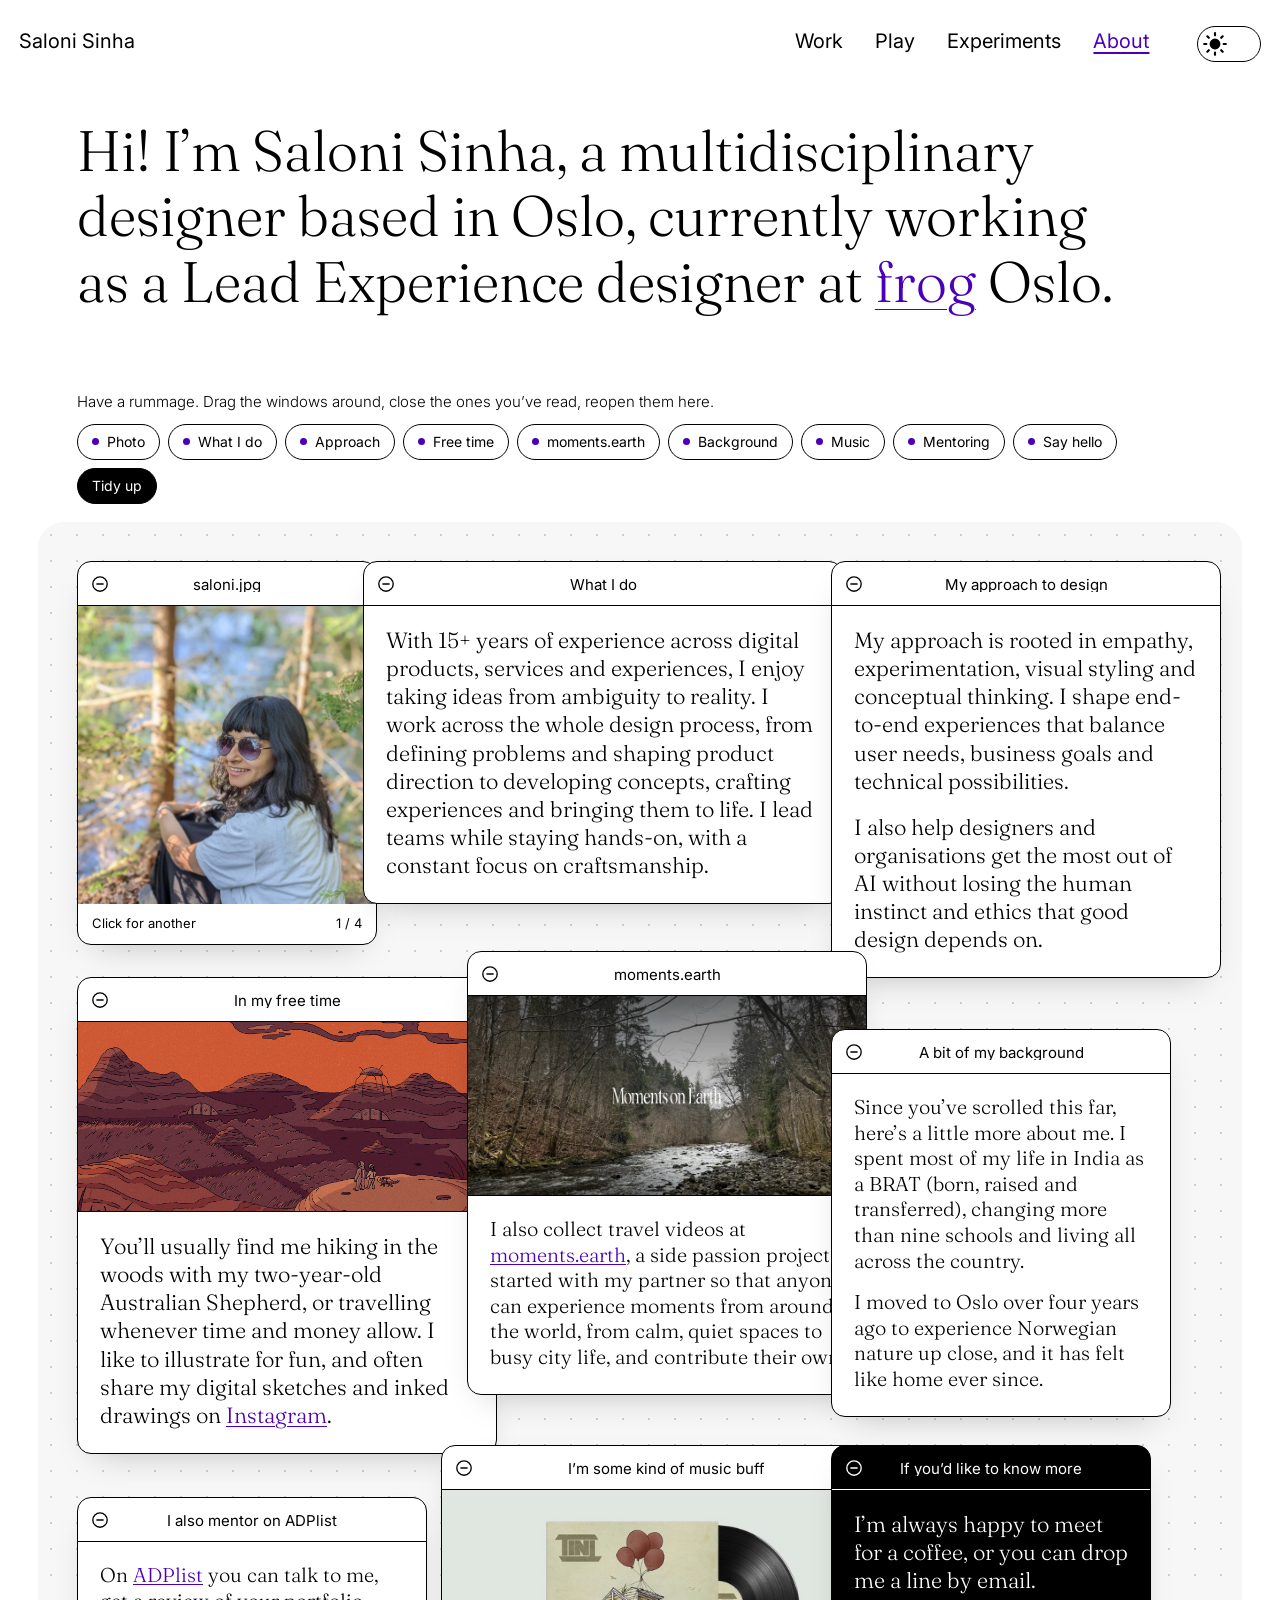
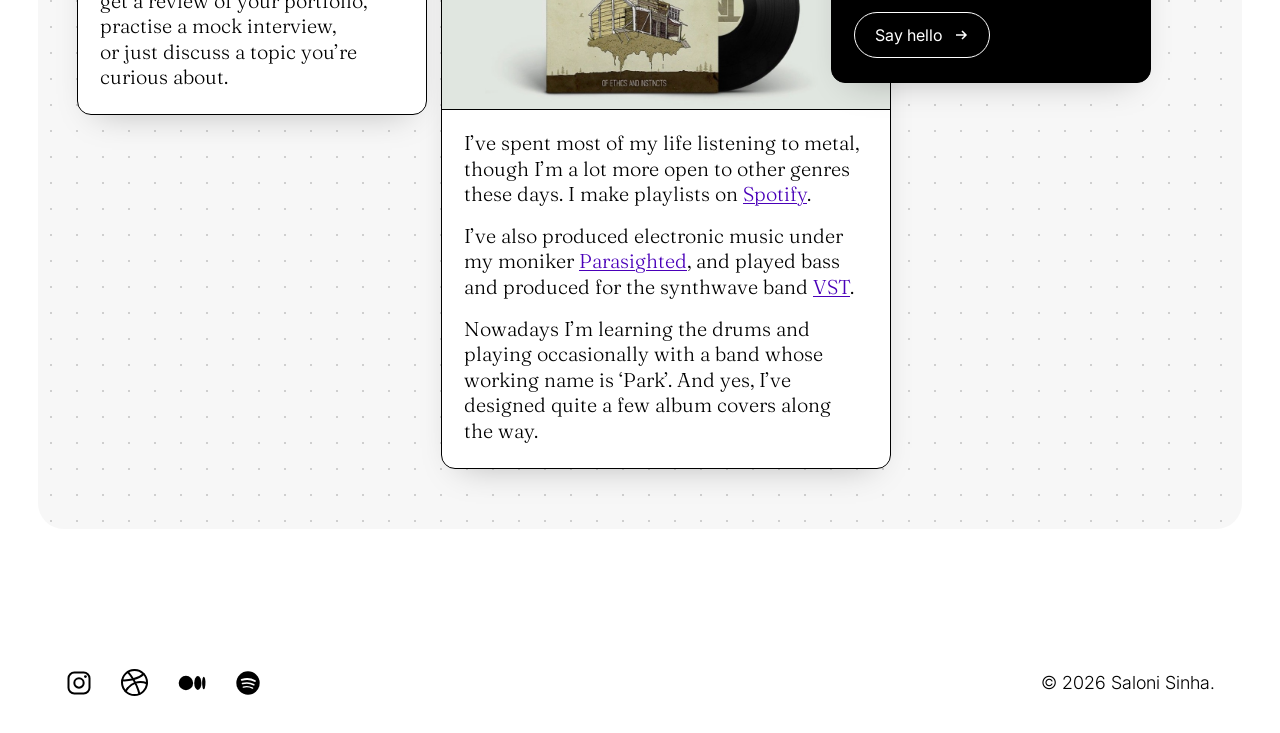
==== about.html @ ee1fbf32 "Add Experiments page with vibe-coded sound and gesture experiments Five looping screen recordings wi" ====
<!DOCTYPE html>
<html lang="en">
<head>
  <meta charset="utf-8">
  <meta name="viewport" content="width=device-width, initial-scale=1">
  <title>About – Saloni Sinha</title>
  <meta name="description" content="About Saloni Sinha, multidisciplinary designer based in Oslo, Lead Experience designer at frog.">
  <link rel="canonical" href="https://salonisinha.com/about">
  <meta property="og:type" content="profile">
  <meta property="og:site_name" content="Saloni Sinha">
  <meta property="og:locale" content="en_GB">
  <meta property="og:title" content="About – Saloni Sinha">
  <meta property="og:description" content="About Saloni Sinha, multidisciplinary designer based in Oslo, Lead Experience designer at frog.">
  <meta property="og:url" content="https://salonisinha.com/about">
  <meta property="og:image" content="https://salonisinha.com/assets/og/home.jpg">
  <meta property="og:image:width" content="1200">
  <meta property="og:image:height" content="630">
  <meta property="og:image:alt" content="Trafikk app screens on a grid of phones, from Saloni Sinha&#x27;s portfolio">
  <meta name="twitter:card" content="summary_large_image">
  <script type="application/ld+json">{"@context": "https://schema.org", "@graph": [{"@type": "ProfilePage", "url": "https://salonisinha.com/about", "name": "About – Saloni Sinha", "mainEntity": {"@id": "https://salonisinha.com/#person"}}, {"@type": "Person", "@id": "https://salonisinha.com/#person", "name": "Saloni Sinha", "url": "https://salonisinha.com/", "jobTitle": "Lead Experience Designer", "worksFor": {"@type": "Organization", "name": "frog", "url": "https://www.frog.co/"}, "address": {"@type": "PostalAddress", "addressLocality": "Oslo", "addressCountry": "NO"}, "sameAs": ["https://dribbble.com/salonisinha", "https://medium.com/@saloni.sinha", "https://www.instagram.com/parasighted_saloni", "https://open.spotify.com/artist/5cFTWnOfKohVWJ9EROng08"]}]}</script>
  <link rel="preconnect" href="https://fonts.googleapis.com">
  <link rel="preconnect" href="https://fonts.gstatic.com" crossorigin>
  <link href="https://fonts.googleapis.com/css2?family=Fraunces:opsz,wght,SOFT,WONK@9..144,300..700,0,1&family=Inter:wght@300;400&display=swap" rel="stylesheet">
  <script>
  (function () {
    var d = document.documentElement, t;
    try { t = localStorage.getItem("theme"); } catch (e) {}
    if (!t) t = "light";
    d.dataset.theme = t;
    try { if (sessionStorage.getItem("curtain") && !matchMedia("(prefers-reduced-motion: reduce)").matches) d.classList.add("has-curtain"); sessionStorage.removeItem("curtain"); } catch (e) {}
  })();
</script>
  <link rel="stylesheet" href="styles.css?v=89">
  <link rel="stylesheet" href="about-desk.css?v=4">
  <script defer src="https://static.cloudflareinsights.com/beacon.min.js" data-cf-beacon='{"token": "35024aeadcce482c80758693d77d9112"}'></script>
</head>
<body>
<div class="page-curtain" aria-hidden="true"><i></i><i></i><i></i><i></i></div>
<div class="page">

  <nav class="nav" aria-label="Main">
    <a href="index.html">Saloni Sinha</a>
    <ul>
      <li><a href="index.html#work">Work</a></li>
      <li><a href="play.html">Play</a></li>
      <li><a href="experiments.html">Experiments</a></li>
      <li><a href="about.html" aria-current="page">About</a></li>
      <li><button class="theme-toggle" type="button" aria-label="Switch to dark mode" aria-pressed="false"><span class="theme-toggle__knob"><svg class="sun" viewBox="0 0 24 24" aria-hidden="true"><circle cx="12" cy="12" r="4"/><path d="M12 2v2M12 20v2M4.9 4.9l1.4 1.4M17.7 17.7l1.4 1.4M2 12h2M20 12h2M4.9 19.1l1.4-1.4M17.7 6.3l1.4-1.4"/></svg><svg class="moon" viewBox="0 0 24 24" aria-hidden="true"><path d="M21 12.8A9 9 0 1 1 11.2 3a7 7 0 0 0 9.8 9.8z"/></svg></span></button></li>
    </ul>
  </nav>

  <main class="about-desk">

    <h1 class="about-desk__intro serif">Hi! I’m Saloni Sinha, a multidisciplinary designer based in Oslo, currently working as a Lead Experience designer at <a class="link" href="https://www.frog.co/" target="_blank" rel="noopener">frog</a> Oslo.</h1>

    <div class="desk-bar">
      <p class="desk-bar__hint">Have a rummage. Drag the windows around, close the ones you’ve read, reopen them here.</p>
      <div class="desk-chips" aria-label="Windows"></div>
    </div>

    <div class="desk-wrap">
      <div class="desk">

        <section class="win" data-win="me" data-label="Photo" style="width: 300px" aria-labelledby="w-me">
          <header class="win__bar"><button class="win__btn" type="button" aria-label="Close photo window"><svg viewBox="0 0 20 20" fill="none" stroke="currentColor" stroke-width="1.5" aria-hidden="true"><circle cx="10" cy="10" r="8"/><path d="M6 10h8"/></svg></button><h2 class="win__title" id="w-me">saloni.jpg</h2><span></span></header>
          <button class="win__photo" type="button" aria-label="Show another photo of Saloni" data-faces="assets/about/photo-4.jpg,assets/about/photo-1.jpg,assets/about/photo-2.jpg,assets/about/photo-3.jpg"><img src="assets/about/photo-4.jpg" width="600" height="800" alt="Saloni Sinha"></button>
          <div class="win__cap"><span>Click for another</span><span><span data-photo-num>1</span> / 4</span></div>
        </section>

        <section class="win" data-win="what" data-label="What I do" style="width: 480px" aria-labelledby="w-what">
          <header class="win__bar"><button class="win__btn" type="button" aria-label="Close What I do"><svg viewBox="0 0 20 20" fill="none" stroke="currentColor" stroke-width="1.5" aria-hidden="true"><circle cx="10" cy="10" r="8"/><path d="M6 10h8"/></svg></button><h2 class="win__title" id="w-what">What I do</h2><span></span></header>
          <div class="win__body serif"><p>With 15+ years of experience across digital products, services and experiences, I enjoy taking ideas from ambiguity to reality. I work across the whole design process, from defining problems and shaping product direction to developing concepts, crafting experiences and bringing them to life. I lead teams while staying hands-on, with a constant focus on craftsmanship.</p></div>
        </section>

        <section class="win" data-win="approach" data-label="Approach" style="width: 390px" aria-labelledby="w-approach">
          <header class="win__bar"><button class="win__btn" type="button" aria-label="Close My approach to design"><svg viewBox="0 0 20 20" fill="none" stroke="currentColor" stroke-width="1.5" aria-hidden="true"><circle cx="10" cy="10" r="8"/><path d="M6 10h8"/></svg></button><h2 class="win__title" id="w-approach">My approach to design</h2><span></span></header>
          <div class="win__body serif"><p>My approach is rooted in empathy, experimentation, visual styling and conceptual thinking. I shape end-to-end experiences that balance user needs, business goals and technical possibilities.</p><p>I also help designers and organisations get the most out of AI without losing the human instinct and ethics that good design depends on.</p></div>
        </section>

        <section class="win" data-win="free" data-label="Free time" style="width: 420px" aria-labelledby="w-free">
          <header class="win__bar"><button class="win__btn" type="button" aria-label="Close In my free time"><svg viewBox="0 0 20 20" fill="none" stroke="currentColor" stroke-width="1.5" aria-hidden="true"><circle cx="10" cy="10" r="8"/><path d="M6 10h8"/></svg></button><h2 class="win__title" id="w-free">In my free time</h2><span></span></header>
          <img class="win__img" src="assets/play/martian-home.jpg" width="1600" height="1065" alt="Martian Home, one of Saloni’s illustrations" style="height: 190px">
          <div class="win__body serif"><p>You’ll usually find me hiking in the woods with my two-year-old Australian Shepherd, or travelling whenever time and money allow. I like to illustrate for fun, and often share my digital sketches and inked drawings on <a href="https://www.instagram.com/parasighted_saloni" target="_blank" rel="noopener">Instagram</a>.</p></div>
        </section>

        <section class="win" data-win="moments" data-label="moments.earth" style="width: 400px" aria-labelledby="w-moments">
          <header class="win__bar"><button class="win__btn" type="button" aria-label="Close moments.earth"><svg viewBox="0 0 20 20" fill="none" stroke="currentColor" stroke-width="1.5" aria-hidden="true"><circle cx="10" cy="10" r="8"/><path d="M6 10h8"/></svg></button><h2 class="win__title" id="w-moments">moments.earth</h2><span></span></header>
          <img class="win__img" src="assets/moments-on-earth.jpg" width="1800" height="938" alt="moments.earth, a collection of travel videos" style="height: 200px">
          <div class="win__body win__body--sm serif"><p>I also collect travel videos at <a href="https://moments.earth/" target="_blank" rel="noopener">moments.earth</a>, a side passion project I started with my partner so that anyone can experience moments from around the world, from calm, quiet spaces to busy city life, and contribute their own.</p></div>
        </section>

        <section class="win" data-win="background" data-label="Background" style="width: 340px" aria-labelledby="w-background">
          <header class="win__bar"><button class="win__btn" type="button" aria-label="Close A bit of my background"><svg viewBox="0 0 20 20" fill="none" stroke="currentColor" stroke-width="1.5" aria-hidden="true"><circle cx="10" cy="10" r="8"/><path d="M6 10h8"/></svg></button><h2 class="win__title" id="w-background">A bit of my background</h2><span></span></header>
          <div class="win__body win__body--sm serif"><p>Since you’ve scrolled this far, here’s a little more about me. I spent most of my life in India as a BRAT (born, raised and transferred), changing more than nine schools and living all across the country.</p><p>I moved to Oslo over four years ago to experience Norwegian nature up close, and it has felt like home ever since.</p></div>
        </section>

        <section class="win" data-win="music" data-label="Music" style="width: 450px" aria-labelledby="w-music">
          <header class="win__bar"><button class="win__btn" type="button" aria-label="Close I’m some kind of music buff"><svg viewBox="0 0 20 20" fill="none" stroke="currentColor" stroke-width="1.5" aria-hidden="true"><circle cx="10" cy="10" r="8"/><path d="M6 10h8"/></svg></button><h2 class="win__title" id="w-music">I’m some kind of music buff</h2><span></span></header>
          <img class="win__img" src="assets/album-covers.jpg" width="1170" height="652" alt="Album covers designed by Saloni" style="height: 220px">
          <div class="win__body win__body--sm serif"><p>I’ve spent most of my life listening to metal, though I’m a lot more open to other genres these days. I make playlists on <a href="https://open.spotify.com/playlist/4jeV14fPSFh2oO0NRFK1F2" target="_blank" rel="noopener">Spotify</a>.</p><p>I’ve also produced electronic music under my moniker <a href="https://open.spotify.com/artist/5cFTWnOfKohVWJ9EROng08" target="_blank" rel="noopener">Parasighted</a>, and played bass and produced for the synthwave band <a href="https://open.spotify.com/artist/5yFUVROvHboqe5n03Jk1ED" target="_blank" rel="noopener">VST</a>.</p><p>Nowadays I’m learning the drums and playing occasionally with a band whose working name is ‘Park’. And yes, I’ve designed quite a few album covers along the way.</p></div>
        </section>

        <section class="win" data-win="mentor" data-label="Mentoring" style="width: 350px" aria-labelledby="w-mentor">
          <header class="win__bar"><button class="win__btn" type="button" aria-label="Close I also mentor on ADPlist"><svg viewBox="0 0 20 20" fill="none" stroke="currentColor" stroke-width="1.5" aria-hidden="true"><circle cx="10" cy="10" r="8"/><path d="M6 10h8"/></svg></button><h2 class="win__title" id="w-mentor">I also mentor on ADPlist</h2><span></span></header>
          <div class="win__body win__body--sm serif"><p>On <a href="https://adplist.org/mentors/saloni-sinha" target="_blank" rel="noopener">ADPlist</a> you can talk to me, get a review of your portfolio, practise a mock interview, or just discuss a topic you’re curious about.</p></div>
        </section>

        <section class="win win--note" data-win="contact" data-label="Say hello" style="width: 320px" aria-labelledby="w-contact">
          <header class="win__bar"><button class="win__btn" type="button" aria-label="Close If you’d like to know more"><svg viewBox="0 0 20 20" fill="none" stroke="currentColor" stroke-width="1.5" aria-hidden="true"><circle cx="10" cy="10" r="8"/><path d="M6 10h8"/></svg></button><h2 class="win__title" id="w-contact">If you’d like to know more</h2><span></span></header>
          <div class="win__body serif"><p>I’m always happy to meet for a coffee, or you can drop me a line by email.</p><a class="win__cta" href="mailto:postsalonisinha@gmail.com">Say hello <svg width="16" height="16" viewBox="0 0 16 16" fill="none" stroke="currentColor" stroke-width="1.5" aria-hidden="true"><path d="M3 8h10M9 4l4 4-4 4"/></svg></a></div>
        </section>

      </div>
    </div>

  </main>

  <footer class="footer">
    <ul>
      <li><a href="https://www.instagram.com/parasighted_saloni" target="_blank" rel="noopener" aria-label="Instagram"><svg class="icon" viewBox="0 0 28 28" aria-hidden="true" fill="none"><path d="M9.33 3.5h9.34c3.22 0 5.83 2.61 5.83 5.83v9.34c0 3.22-2.61 5.83-5.83 5.83H9.33A5.83 5.83 0 0 1 3.5 18.67V9.33A5.83 5.83 0 0 1 9.33 3.5Z" stroke="currentColor" stroke-width="2"/><path d="M18.67 14a4.67 4.67 0 1 1-9.34 0 4.67 4.67 0 0 1 9.34 0Z" stroke="currentColor" stroke-width="2"/><circle cx="20.42" cy="7.58" r="1.4" fill="currentColor"/></svg></a></li>
      <li><a href="https://dribbble.com/salonisinha" target="_blank" rel="noopener" aria-label="Dribbble"><svg class="icon" viewBox="0 0 24 24" aria-hidden="true" fill="none" stroke="currentColor" stroke-width="1.7" stroke-linecap="round" stroke-linejoin="round"><path d="M22.32 11.58a10.73 10.73 0 1 1-21.47 0 10.73 10.73 0 0 1 21.47 0Z"/><path d="M5.87 2.48c1.75 2.03 3.28 4.16 4.6 6.34m0 0c.62 1.03 1.2 2.06 1.73 3.1m-1.73-3.1c-2.86.73-6.03 1.05-9.27.9m9.27-.9c3.64-.92 6.78-2.5 8.93-4.59m-7.2 7.69c1.64 3.21 2.83 6.44 3.59 9.47m-3.59-9.47c-3.36 1.09-6.21 3.49-8.31 7.13m8.31-7.13c2.99-.97 6.38-.9 10 .25"/></svg></a></li>
      <li><a href="https://medium.com/@saloni.sinha" target="_blank" rel="noopener" aria-label="Medium"><svg class="icon" viewBox="0 0 28 28" aria-hidden="true" fill="currentColor"><ellipse cx="7.93" cy="14" rx="7.23" ry="7.23"/><ellipse cx="19.83" cy="14" rx="3.62" ry="6.88"/><ellipse cx="25.78" cy="14" rx="1.67" ry="6.3"/></svg></a></li>
      <li><a href="https://open.spotify.com/artist/5cFTWnOfKohVWJ9EROng08" target="_blank" rel="noopener" aria-label="Spotify"><svg class="icon" viewBox="0 0 28 28" aria-hidden="true" fill="none"><circle cx="14" cy="14" r="11.67" fill="currentColor"/><g stroke="var(--color-bg)" stroke-linecap="round"><path d="M7.7 10.85c4.32-1.28 9.22-1.05 13.18 1.17" stroke-width="1.8"/><path d="M8.52 14.58c3.73-1.05 7.93-.7 11.31 1.17" stroke-width="1.55"/><path d="M9.33 18.08c3.15-.82 6.3-.47 9.22 1.05" stroke-width="1.4"/></g></svg></a></li>
    </ul>
    <span>© 2026 Saloni Sinha.</span>
  </footer>

</div>

<script src="theme.js?v=75"></script>
<script src="nav.js?v=72"></script>
<script src="motion.js?v=77"></script>
<script src="about-desk.js?v=6"></script>
</body>
</html>
---- styles.css ----
/* Portfolio 2027 — tokens from Figma, fluid layout built around the 1440px design */

:root {
  /* Design tokens: names match the Figma variables on the "Design System" page */
  --color-purple: #4a00b9;
  --color-green: #005e16;
  --color-black: #000000;
  --color-white: #ffffff;
  --color-hero-scrim: rgba(0, 0, 0, 0.2);
  --color-hover-overlay: rgba(24, 24, 27, 0.62);
  --color-image-placeholder: #eeeeee;
  --radius-note: 14px;

  /* semantic tokens: these switch between light and dark (same names as the Figma variables) */
  --color-fg: var(--color-black);
  --color-bg: var(--color-white);
  --color-accent: var(--color-purple);       /* links */
  --color-muted: #737373;                     /* sub texts: 4.7:1 on white, passes WCAG AA */

  /* short aliases used throughout this file */
  --purple: var(--color-fg);
  --green: var(--color-accent);
  --white: var(--color-bg);
  --serif: "Fraunces", Georgia, serif;
  --sans: "Inter", system-ui, sans-serif;

  --pad: clamp(18px, 5.1vw, 143px);          /* page side padding (74px at 1440) */
  --radius: clamp(14px, 1.8vw, 50px);       /* 26px at 1440 */
  --section-gap: clamp(56px, 8vw, 224px);

  /* type scale, each step hits its Figma size at 1440px */
  --t-display: clamp(34px, 4.45vw, 125px);   /* 64px */
  --t-title: clamp(28px, 3.34vw, 94px);     /* 48px */
  --t-lede: clamp(24px, 3.1vw, 87px);       /* 45px */
  --t-body: clamp(17px, 1.3vw, 36px);        /* ~19px at 1440 */
  --t-label: clamp(14px, 1.04vw, 29px);     /* 15px */
  --t-ui: 20px;
}

*, *::before, *::after { box-sizing: border-box; margin: 0; padding: 0; }
html { scroll-behavior: smooth; -webkit-text-size-adjust: 100%; }

body {
  background: var(--white);
  color: var(--purple);
  font: 300 var(--t-body)/1.5 var(--sans);
  -webkit-font-smoothing: antialiased;
  overflow-x: hidden;
}

img { display: block; max-width: 100%; height: auto; }
a { color: inherit; text-decoration: none; }
ul { list-style: none; }

.serif, .meta dd {
  font-family: var(--serif);
  font-weight: 300;
  font-variation-settings: "SOFT" 0, "WONK" 1;
  line-height: 1.2;
}
.accent { color: var(--green); font-weight: 700; }

/* ---------- Nav ---------- */
.nav {
  position: fixed;
  inset: 0 0 auto 0;
  z-index: 50;
  display: flex;
  justify-content: space-between;
  align-items: baseline;
  gap: 16px;
  padding: clamp(14px, 1.6vw, 45px) clamp(16px, 1.5vw, 42px);
  font-size: var(--t-ui);
  font-weight: 400;
  background: transparent;
  transition: color 0.25s ease;
}
.nav ul { display: flex; gap: clamp(16px, 2.5vw, 70px); }
.nav a { padding-block: 6px; }          /* comfortable tap target */
.nav a:hover { text-decoration: underline; text-underline-offset: 4px; }
.nav--light { color: var(--color-white); }
.nav.is-solid { color: var(--purple); }   /* header stays transparent */

/* ---------- Layout grid ----------
   Label column + content column, positioned as in Figma (135 / 569 / 693px at 1440).
   Collapses to one column below 820px. */
/* Hero and nav run edge to edge; everything else is capped on very wide screens */
.page { width: 100%; }
.case-head, .case-body, .home-intro, .projects, .archive, .more, .footer { max-width: 2800px; margin-inline: auto; }

.grid {
  display: grid;
  grid-template-columns: 9.4% 20.9% 9.2% 48.1% 1fr;
}
.grid > .col-label   { grid-column: 2; }
.grid > .col-content { grid-column: 4; min-width: 0; }

/* ---------- Case hero ---------- */
.hero {
  position: relative;
  width: 100%;
  aspect-ratio: 1444 / 566;
  min-height: 300px;
  overflow: hidden;
  background: #111;
}
.hero img { width: 100%; height: 100%; object-fit: cover; }
.hero::after { content: ""; position: absolute; inset: 0; background: linear-gradient(180deg, rgba(0, 0, 0, 0.2) 2%, rgba(102, 102, 102, 0) 18.6%), var(--color-hero-scrim); }

/* ---------- Case header ---------- */
.case-head { padding-top: clamp(32px, 4vw, 112px); }
.case-title, .case-tagline { font-size: var(--t-title); }

.meta { display: grid; gap: clamp(22px, 2.6vw, 73px); margin-top: clamp(28px, 3.7vw, 104px); }
.meta dt { font-size: var(--t-label); }
.meta dd { font-size: clamp(15px, 1.11vw, 31px); }

.case-intro { margin-top: clamp(28px, 3.7vw, 104px); display: grid; gap: 18px; }
.case-intro .prose { align-content: start; } /* keep paragraphs together when the details list makes this row taller */

/* ---------- Case body ---------- */
.case-body { padding-top: var(--section-gap); row-gap: clamp(48px, 6.7vw, 188px); }
.row__label { font-size: var(--t-label); font-weight: 500; }
.prose { display: grid; gap: 1.1em; }
.prose p { font-size: var(--t-body); line-height: 1.55; max-width: 62ch; }
.prose strong { font-weight: 400; text-decoration: underline; text-underline-offset: 0.2em; text-decoration-thickness: 1px; }

.lede { font-size: var(--t-lede); line-height: 1.4; }
.lede__accent { color: var(--color-accent); }
.lede em { text-decoration: underline; text-underline-offset: 0.14em; text-decoration-thickness: 1px; }

figure.shot { display: grid; gap: 10px; }
.shot__frame { border-radius: var(--radius); overflow: hidden; background: var(--color-image-placeholder); aspect-ratio: 4 / 3; }
.shot__frame img { width: 100%; height: 100%; object-fit: cover; }
.shot figcaption { font-size: 13px; opacity: 0.75; }

.note {
  border: 1px dashed currentColor;
  border-radius: var(--radius-note);
  padding: 12px 16px;
  font-size: 13px;
  line-height: 1.45;
}

/* ---------- Other projects / archive ---------- */
.more { padding: var(--section-gap) var(--pad) 0; }
.more h2 { font-size: var(--t-label); font-weight: 300; margin-bottom: 20px; }
.more__grid { display: grid; grid-template-columns: repeat(auto-fit, minmax(min(100%, 380px), 1fr)); gap: clamp(20px, 2.2vw, 62px); }

.card { display: block; }
.card .shot__frame { aspect-ratio: 1293 / 602; }
.card h3 { font-size: clamp(22px, 2.2vw, 62px); margin-top: 14px; }
.card p { font-size: clamp(15px, 1.25vw, 35px); font-weight: 400; margin-top: 6px; }
.card h3, .project h2 { text-decoration: underline transparent; text-underline-offset: 0.12em; text-decoration-thickness: 1px; transition: text-decoration-color 0.3s ease; }
.card:hover h3, .project:hover h2 { text-decoration-color: currentColor; }

/* ---------- Footer ---------- */
.footer {
  display: flex;
  flex-wrap: wrap;
  justify-content: space-between;
  align-items: center;
  gap: 16px 32px;
  padding: var(--section-gap) var(--pad) 36px;
  font-size: clamp(14px, 1.4vw, 39px);
}
.footer ul { display: flex; gap: clamp(20px, 2.2vw, 62px); }
.footer a { display: block; padding: 8px; margin: -8px; }
/* social icons are inline SVGs in currentColor, so they follow the foreground colour (purple, or lavender in dark mode) and work from file:// too */
.footer .icon { display: block; width: 28px; height: 28px; color: var(--color-fg); transition: opacity 0.3s ease; }
.footer a:hover .icon { opacity: 0.7; }

/* ---------- Home ---------- */
.home-intro { padding: clamp(96px, 9.2vw, 258px) var(--pad) 0; font-size: var(--t-display); line-height: 1.15; }
.projects { padding: clamp(48px, 7vw, 196px) var(--pad) 0; display: grid; gap: clamp(56px, 10vw, 280px); }
.project { display: block; }
.project .shot__frame { aspect-ratio: 1293 / 602; }
.project h2 { font-size: var(--t-title); margin-top: 17px; }
.project p { font-size: clamp(16px, 1.67vw, 47px); font-weight: 400; margin-top: 12px; color: var(--color-muted); }
.archive { padding: var(--section-gap) var(--pad) 0; }
.archive span { display: block; font-size: var(--t-label); margin-bottom: 8px; }
.archive h2 { font-size: var(--t-title); }

/* ---------- Scroll reveal ---------- */
.reveal { opacity: 0; transform: translateY(20px); transition: opacity 0.7s ease, transform 0.7s ease; }
.reveal.in { opacity: 1; transform: none; }
@media (prefers-reduced-motion: reduce) {
  html { scroll-behavior: auto; }
  .reveal { opacity: 1; transform: none; transition: none; }
}

/* ---------- Tablet / mobile: single column ---------- */
@media (max-width: 820px) {
  .grid { grid-template-columns: var(--pad) minmax(0, 1fr) var(--pad); row-gap: 14px; }
  .grid > .col-label,
  .grid > .col-content { grid-column: 2; }

  .meta { grid-template-columns: 1fr 1fr; column-gap: 20px; }
  .meta > div:last-child { grid-column: 1 / -1; }
  .case-body { row-gap: 36px; }
  .case-body .col-label:empty { display: none; }
  .lede { line-height: 1.3; }
  .shot__frame { aspect-ratio: 5 / 4; }
}

@media (max-width: 600px) {
  .nav { font-size: 16px; flex-wrap: wrap; row-gap: 2px; }   /* name + five links don't fit one line on a phone: links wrap below the name */
  .nav ul { gap: 14px; align-items: center; }
  .page:not(:has(.hero)) { padding-top: 36px; }   /* room for the two-line nav; case heroes still sit behind it */
  .nav > a { white-space: nowrap; }
  .footer { flex-direction: column; align-items: flex-start; }
}
@media (max-width: 400px) {
  .nav { font-size: 15px; gap: 10px; }
  .nav ul { gap: 11px; }
}

/* ---------- Polish ---------- */
::selection { background: var(--purple); color: var(--white); }
:focus-visible { outline: 2px solid var(--green); outline-offset: 4px; border-radius: 4px; }
.nav--light :focus-visible { outline-color: var(--color-white); }
h1, h2, h3, .lede, .case-tagline { text-wrap: balance; }
.prose p, .about__text p { text-wrap: pretty; }
.nav a[aria-current="page"] { color: var(--green); text-decoration: underline; text-underline-offset: 4px; }

/* Parallax: scaled so the drift never exposes an edge */
.is-parallax { will-change: transform; transform: scale(1.1); }
.shot__frame img, .hero img { transition: opacity 0.6s ease; }

/* ---------- About ---------- */
.about {
  width: 88%;                      /* 1266 / 1440 */
  max-width: 2400px;
  margin-inline: auto;
  padding-top: clamp(96px, 9.2vw, 258px);
  display: grid;
  gap: clamp(64px, 10.4vw, 291px);
}
.about__intro { font-size: var(--t-display); line-height: 1.15; }
.about__block { display: grid; gap: clamp(16px, 2.15vw, 60px); }
.about__label { font-size: clamp(17px, 2.22vw, 62px); font-weight: 300; line-height: 1.2; }
.about__text { font-size: var(--t-display); line-height: 1.15; }
.about__text p + p { margin-top: 1.1em; }
.about__text a {
  color: var(--green);
  text-decoration: underline;
  text-decoration-thickness: 1px;
  text-underline-offset: 0.12em;
  transition: opacity 0.2s ease;
}
.about__text a:hover { opacity: 0.7; }
.about + .footer { padding-top: clamp(80px, 11vw, 308px); }

/* ---------- CV ---------- */
.cv {
  --cv-gap: clamp(24px, 4vw, 112px);
  --cv-cols: minmax(0, 1fr) minmax(0, 3fr);
  --cv-rule: color-mix(in srgb, currentColor 16%, transparent);
  width: 88%;
  max-width: 2400px;
  margin-inline: auto;
  padding-top: clamp(96px, 9.2vw, 258px);
  display: grid;
  gap: clamp(56px, 6vw, 168px);
}
.cv + .footer { padding-top: clamp(80px, 11vw, 308px); }
.cv a.link { overflow-wrap: anywhere; }

/* Header */
.cv-head { display: flex; justify-content: space-between; align-items: flex-end; gap: 24px; flex-wrap: wrap; }
.cv-head__name { font-size: var(--t-display); line-height: 1.1; }
.cv-head__meta { margin-top: 0.6em; font-size: var(--t-body); }
.cv-print {
  display: inline-flex; align-items: center; gap: 0.6em;
  font: 400 var(--t-label)/1 var(--sans); letter-spacing: 0.12em; text-transform: uppercase;
  color: var(--color-fg); background: none;
  border: 1px solid color-mix(in srgb, currentColor 40%, transparent); border-radius: 999px;
  padding: 0.95em 1.6em; cursor: pointer; transition: background-color 0.2s ease, color 0.2s ease;
}
.cv-print svg { width: 1.2em; height: 1.2em; }
.cv-print:hover { background: var(--color-fg); color: var(--color-bg); }
.cv-summary { font-size: clamp(22px, 2.3vw, 64px); line-height: 1.35; max-width: 34ch; }

/* Sections: label in the left column, content in the right, so every text edge lines up */
.cv-section {
  display: grid; grid-template-columns: var(--cv-cols); column-gap: var(--cv-gap); row-gap: 0;
  align-content: start;
  padding-top: clamp(16px, 1.6vw, 44px);
  border-top: 1px solid color-mix(in srgb, currentColor 35%, transparent);
}
.cv-section > * { grid-column: 2; }
.cv-section > .cv-label:first-child { grid-column: 1; grid-row: 1 / span 9; }
.cv-label { font-size: var(--t-label); font-weight: 400; letter-spacing: 0.12em; text-transform: uppercase; line-height: 1.6; }
.cv-label--sub { margin: 2.6em 0 1em; opacity: 0.75; }
.cv-label--sub + .cv-projects { margin-top: 0; }

/* Experience: dates on the left, role on the right */
.cv-section--full > .cv-label:first-child { grid-column: 1 / -1; grid-row: auto; margin-bottom: clamp(8px, 1vw, 28px); }
.cv-entry {
  grid-column: 1 / -1;
  display: grid; grid-template-columns: var(--cv-cols); column-gap: var(--cv-gap);
  padding-block: clamp(28px, 3vw, 84px);
}
.cv-entry + .cv-entry { border-top: 1px solid var(--cv-rule); }
.cv-entry__when { font-size: var(--t-label); line-height: 1.6; font-variant-numeric: tabular-nums; color: var(--color-accent); padding-top: 0.35em; }
.cv-entry__when span { display: block; color: var(--color-fg); opacity: 0.7; }
.cv-entry__org { font-size: var(--t-body); opacity: 0.75; }
.cv-entry__title { margin-top: 0.15em; font-size: clamp(24px, 2.4vw, 68px); line-height: 1.2; }
.cv-entry__intro { margin-top: 0.8em; max-width: 62ch; font-size: var(--t-body); line-height: 1.6; text-wrap: pretty; }

/* Projects inside a role: a scannable grid, client name first */
.cv-projects {
  list-style: none; margin-top: clamp(24px, 2.4vw, 68px);
  display: grid; grid-template-columns: repeat(auto-fill, minmax(min(100%, 19em), 1fr));
  gap: clamp(24px, 2.2vw, 62px) clamp(24px, 3vw, 84px);
  font-size: var(--t-body); line-height: 1.55;
}
.cv-projects li { padding-top: 0.9em; border-top: 1px solid var(--cv-rule); text-wrap: pretty; }
.cv-projects__name { font-weight: 400; margin-bottom: 0.3em; }
.cv-projects__name span { margin-left: 0.4em; font-weight: 300; font-variant-numeric: tabular-nums; opacity: 0.65; white-space: nowrap; }

/* Lists */
.cv-columns { list-style: none; columns: 3 12em; column-gap: var(--cv-gap); font: 300 clamp(19px, 1.6vw, 44px)/1.75 var(--serif); }
.cv-columns li { break-inside: avoid; }
.cv-tags { list-style: none; display: flex; flex-wrap: wrap; gap: 0.6em; font-size: var(--t-body); }
.cv-tags li { padding: 0.4em 1em; border: 1px solid color-mix(in srgb, currentColor 30%, transparent); border-radius: 999px; line-height: 1.3; }
.cv-rows { list-style: none; font-size: var(--t-body); line-height: 1.45; }
.cv-rows li { display: flex; justify-content: space-between; align-items: baseline; gap: 24px; padding-block: 0.85em; }
.cv-rows li:first-child { padding-top: 0; }
.cv-rows li span:last-child { flex-shrink: 0; opacity: 0.7; font-variant-numeric: tabular-nums; }

/* Shorter sections sit two by two */
.cv-pair { display: grid; grid-template-columns: 1fr 1fr; gap: clamp(56px, 6vw, 168px) var(--cv-gap); }
.cv-pair .cv-section { grid-template-columns: 1fr; }
.cv-pair .cv-section > * { grid-column: 1; }
.cv-pair .cv-section > .cv-label:first-child { grid-row: auto; margin-bottom: 1.2em; }

@media (max-width: 820px) {
  .cv { width: calc(100% - 2 * var(--pad)); }
  .cv-section, .cv-entry { grid-template-columns: 1fr; }
  .cv-section > *, .cv-section > .cv-label:first-child { grid-column: 1; grid-row: auto; }
  .cv-section > .cv-label:first-child { margin-bottom: 1.2em; }
  .cv-entry__when { padding-top: 0; margin-bottom: 0.6em; }
  .cv-entry__when span { display: inline; }
  .cv-entry__when span::before { content: " · "; }
  .cv-pair { grid-template-columns: 1fr; }
  .cv-columns { columns: 2; }
}

@media print {
  @page { margin: 14mm 16mm; }
  :root, :root[data-theme] { --color-fg: #000; --color-bg: #fff; --color-accent: #000;
    --t-display: 28pt; --t-body: 9pt; --t-label: 7.5pt; }
  .nav, .footer, .cv-print, .page-curtain, .cursor { display: none !important; }
  body { cursor: auto; }
  .reveal { opacity: 1 !important; transform: none !important; }
  .cv { width: 100%; padding-top: 0; gap: 16pt; --cv-gap: 14pt; }
  .cv-summary { font-size: 13pt; }
  .cv-entry { padding-block: 10pt; break-inside: avoid; }
  .cv-entry__title { font-size: 13pt; }
  .cv-projects { margin-top: 8pt; gap: 8pt 14pt; grid-template-columns: 1fr 1fr; }
  .cv-projects li { break-inside: avoid; }
  .cv-columns { font-size: 10pt; }
  .cv-rows li { padding-block: 3pt; }
  .cv-pair { gap: 16pt 14pt; }
  a { color: inherit !important; text-decoration: none !important; }
}

/* Hover photo on the About name: a round photo that follows the mouse and flips like a coin (photo-coin.js). */
.about__name { text-decoration: underline; text-decoration-thickness: 1px; text-underline-offset: 0.12em; text-decoration-color: color-mix(in srgb, currentColor 35%, transparent); }
.photo-coin { --size: clamp(150px, 13vw, 360px); position: fixed; left: 0; top: 0; z-index: 9000; width: var(--size); height: var(--size); perspective: calc(var(--size) * 5); pointer-events: none; opacity: 0; scale: 0.3; transition: opacity 0.25s ease, scale 0.5s cubic-bezier(.2, .9, .25, 1.25); }
.photo-coin.is-open { opacity: 1; scale: 1; }
.photo-coin__body { position: relative; display: block; width: 100%; height: 100%; transform-style: preserve-3d; transition: transform 0.75s cubic-bezier(.45, 0, .2, 1); }
.photo-coin__face { position: absolute; inset: 0; border-radius: 50%; background: #000 center / cover no-repeat; backface-visibility: hidden; -webkit-backface-visibility: hidden; }
.photo-coin__face--back { transform: rotateY(180deg); }
@media (max-width: 820px) { .photo-coin { --size: 140px; } }

@media (max-width: 820px) {
  .about { width: calc(100% - 2 * var(--pad)); }
  .about__intro, .about__text { line-height: 1.2; }
}

/* ---------- Tablet / mobile type + touch targets (one scale shared by all pages) ---------- */
@media (max-width: 820px) {
  :root {
    --t-display: clamp(28px, 6vw, 168px);
    --t-title: clamp(26px, 4.6vw, 129px);
    --t-lede: clamp(24px, 4.8vw, 134px);
    --t-body: 17px;
    --t-label: 15px;
  }
  .nav a { padding-block: 10px; }       /* ~44px tap height */
  .about__label { font-size: clamp(17px, 2.8vw, 78px); }
}

/* ---------- Link rules (see "Links" on the Figma Design System page) ----------
   Inline link: green, 1px underline 0.12em below, hover 70% opacity.
   Nav link: no underline at rest, hover underline, current page green + underlined.
   Project link: whole card is the link, title underlines and thumbnail tints on hover.
   Focus: 2px green outline, 4px offset (white over a hero). */
.link,
.prose a,
.about__text a {
  color: var(--color-accent);
  text-decoration: underline;
  text-decoration-thickness: 1px;
  text-underline-offset: 0.12em;
  transition: opacity 0.3s ease;
}
.link:hover, .prose a:hover, .about__text a:hover { opacity: 0.7; }

/* ---------- Home: thumbnail overlay (like the Semplice hover on the current site) ---------- */
.project .shot__frame, .card .shot__frame { position: relative; }
.thumb-hover {
  position: absolute;
  inset: 0;
  z-index: 2;
  display: grid;
  place-content: center;
  gap: 6px;
  padding: 24px;
  text-align: center;
  color: var(--color-white);
  background: var(--color-hover-overlay);
  opacity: 0;
  transition: opacity 0.3s ease;
  pointer-events: none;
}
.thumb-hover__title { font-size: clamp(22px, 2.4vw, 67px); line-height: 1.15; transform: translateY(8px); transition: transform 0.45s cubic-bezier(.2, .7, .2, 1); }
.thumb-hover__type  { font-size: clamp(15px, 1.25vw, 35px); font-weight: 400; transform: translateY(8px); transition: transform 0.55s cubic-bezier(.2, .7, .2, 1); }
.project:hover .thumb-hover, .card:hover .thumb-hover,
.project:focus-visible .thumb-hover, .card:focus-visible .thumb-hover { opacity: 1; }
.project:hover .thumb-hover__title, .card:hover .thumb-hover__title,
.project:hover .thumb-hover__type,  .card:hover .thumb-hover__type { transform: none; }
@media (hover: none) { .thumb-hover { display: none; } }   /* no hover on touch screens */

/* ---------- Home: a little life (flat colours only: bg + fg + accent) ---------- */
.page { position: relative; z-index: 0; overflow-x: clip; }
.home-intro { position: relative; }

/* intro words rise in one after another */
.word { display: inline-block; opacity: 0; transform: translateY(0.45em); animation: word-in 0.9s cubic-bezier(.2, .7, .2, 1) forwards; }
@keyframes word-in { to { opacity: 1; transform: none; } }

/* the + turns a quarter once, then again on hover */
.home-intro .accent { display: inline-block; animation: plus-turn 1.4s cubic-bezier(.3, .7, .2, 1) 1.2s both; transition: transform 0.6s cubic-bezier(.3, .7, .2, 1); }
.home-intro:hover .accent { transform: rotate(90deg); }
@keyframes plus-turn { from { transform: rotate(-90deg); opacity: 0; } to { transform: none; opacity: 1; } }

/* project images open like a curtain as they enter */
.project.reveal .shot__frame { clip-path: inset(14% 0 0 0 round var(--radius)); transition: clip-path 1.1s cubic-bezier(.2, .7, .2, 1); }
.project.reveal.in .shot__frame { clip-path: inset(0 0 0 0 round var(--radius)); }

/* project type slides a little as the title underlines */
.project p { transition: transform 0.4s cubic-bezier(.2, .7, .2, 1); }
.project:hover p { transform: translateX(6px); }

@media (prefers-reduced-motion: reduce) {
  .home-intro .accent { animation: none; }
  .word { animation: none; opacity: 1; transform: none; }
  .project.reveal .shot__frame { clip-path: none; transition: none; }
  .thumb-hover, .thumb-hover__title, .thumb-hover__type, .project p { transition: none; }
}


/* ---------- 12-column grid (modelled on the Semplice thumbnail grid of the current site) ----------
   12 columns, page padding 74px and a ~100px gutter at 1440px. Items span 6+6, 8+4, 6 and so on.
   Documented on the Figma Design System page under "Grid". */
:root { --gutter: clamp(32px, 6.9vw, 193px); }

.projects {
  grid-template-columns: repeat(12, minmax(0, 1fr));
  column-gap: var(--gutter);
  row-gap: clamp(56px, 8vw, 224px);
  align-items: start;
}
.project { grid-column: span 6; }
.project[data-span="8"] { grid-column: span 8; }
.project[data-span="4"] { grid-column: span 4; }
.project[data-span="12"] { grid-column: span 12; }

.project .shot__frame { aspect-ratio: 4 / 3; }
.project[data-span="8"] .shot__frame { aspect-ratio: 16 / 10; }
.project h2 { font-size: clamp(24px, 2.4vw, 67px); margin-top: 16px; }
.project[data-span="4"] h2 { font-size: clamp(22px, 2vw, 56px); }
.project p { font-size: clamp(15px, 1.25vw, 35px); margin-top: 8px; }

.projects .archive { grid-column: span 6; align-self: end; padding: 0; max-width: none; margin: 0; }
.projects .archive h2 { font-size: clamp(24px, 2.4vw, 67px); }

.more__grid { grid-template-columns: repeat(12, minmax(0, 1fr)); column-gap: var(--gutter); }
.more__grid .card { grid-column: span 6; }

@media (max-width: 1100px) { :root { --gutter: 32px; } }
@media (max-width: 820px) {
  .project, .project[data-span], .projects .archive, .more__grid .card { grid-column: 1 / -1; }
  .project .shot__frame, .project[data-span="8"] .shot__frame { aspect-ratio: 4 / 3; }
  .project h2, .project[data-span="4"] h2 { font-size: clamp(24px, 6vw, 168px); }
  .projects .archive { align-self: start; }
}

/* ---------- Dark mode ----------
   Toggled with the pill in the nav. Saved in localStorage; first visit follows the system setting. */
html[data-theme="dark"] {
  color-scheme: dark;
  --color-fg: #ffffff;
  --color-bg: #202a32;
  --color-accent: #b3a6d9;
  --color-muted: #939ba2;                     /* 5.2:1 on the dark background */
  --color-image-placeholder: #2a353e;
}
html.theme-anim, html.theme-anim *, html.theme-anim *::before, html.theme-anim *::after {
  transition: background-color 0.45s ease, color 0.45s ease, border-color 0.45s ease, fill 0.45s ease, filter 0.45s ease !important;
}

.theme-toggle {
  flex: none;
  position: relative;
  width: 64px;
  height: 36px;
  padding: 0;
  margin-left: clamp(8px, 1.2vw, 34px);
  border: 1.5px solid currentColor;
  border-radius: 999px;
  background: transparent;
  color: inherit;
  cursor: pointer;
  align-self: center;
}
.theme-toggle::before { content: ""; position: absolute; inset: -6px 0; }   /* 44px+ tap target without a bigger pill */
/* The icon itself is the knob: a sun on the left in light mode, a solid crescent on the right in dark */
.theme-toggle__knob {
  position: absolute;
  top: 50%;
  left: 4px;
  width: 26px;
  height: 26px;
  margin-top: -13px;
  display: grid;
  place-items: center;
  transition: transform 0.5s cubic-bezier(.3, .7, .2, 1);
}
.theme-toggle__knob svg { grid-area: 1 / 1; width: 100%; height: 100%; fill: none; stroke: currentColor; stroke-width: 2; stroke-linecap: round; stroke-linejoin: round; overflow: visible; transition: opacity 0.3s ease, transform 0.5s cubic-bezier(.3, .7, .2, 1); }
.theme-toggle .sun circle { fill: currentColor; }
.theme-toggle .moon { fill: currentColor; stroke-width: 1; opacity: 0; transform: rotate(-70deg) scale(0.6); }
html[data-theme="dark"] .theme-toggle__knob { transform: translateX(28px); }
html[data-theme="dark"] .theme-toggle .sun { opacity: 0; transform: rotate(70deg) scale(0.6); }
html[data-theme="dark"] .theme-toggle .moon { opacity: 1; transform: none; }
.theme-toggle:hover .theme-toggle__knob { transform: translateX(2px); }
html[data-theme="dark"] .theme-toggle:hover .theme-toggle__knob { transform: translateX(26px); }
@media (max-width: 820px) {
  .theme-toggle { width: 54px; height: 30px; }
  .theme-toggle::before { inset: -8px 0; }
  .theme-toggle__knob { width: 22px; height: 22px; margin-top: -11px; left: 3px; }
  html[data-theme="dark"] .theme-toggle__knob { transform: translateX(24px); }
  html[data-theme="dark"] .theme-toggle:hover .theme-toggle__knob { transform: translateX(22px); }
}
@media (prefers-reduced-motion: reduce) { .theme-toggle__knob, .theme-toggle__knob svg { transition: none !important; } }
/* Keep the slide while the page's colours fade (that fade rule uses !important) */
@media (prefers-reduced-motion: no-preference) {
  html.theme-anim .theme-toggle__knob { transition: transform 0.5s cubic-bezier(.3, .7, .2, 1) !important; }
  html.theme-anim .theme-toggle__knob svg { transition: opacity 0.3s ease, transform 0.5s cubic-bezier(.3, .7, .2, 1), stroke 0.45s ease, fill 0.45s ease !important; }
}

/* ---------- Page curtain (page-to-page transition) ----------
   Four black bands. Leaving a page they sweep in from the left one after another; on the new page they sweep out to the right. */
.page-curtain {
  position: fixed;
  inset: 0;
  z-index: 200;
  display: none;
  flex-direction: column;
  pointer-events: none;
}
.page-curtain i {
  display: block;
  flex: 1;
  margin-bottom: -1px;                          /* no hairline gaps between bands */
  background: var(--color-black);
  transform: scaleX(0);
  transform-origin: left center;
}
.has-curtain .page-curtain { display: flex; }
.has-curtain .page-curtain i { transform: scaleX(1); }
.has-curtain.is-ready .page-curtain i { transform: scaleX(0); transform-origin: right center; transition: transform 0.55s cubic-bezier(.16, 1, .3, 1); }
.has-curtain.is-ready .page-curtain i:nth-child(2) { transition-delay: 0.05s; }
.has-curtain.is-ready .page-curtain i:nth-child(3) { transition-delay: 0.1s; }
.has-curtain.is-ready .page-curtain i:nth-child(4) { transition-delay: 0.15s; }

@media (prefers-reduced-motion: reduce) { .page-curtain { display: none !important; } }

/* ---------- Case page tweaks from the updated Figma frame ---------- */
/* shorter hero, more air above the title, other-projects aligned to the content column */
.case-head { padding-top: clamp(56px, 8.9vw, 249px); }
.case-body { padding-top: clamp(64px, 11.25vw, 315px); }
.more { display: grid; grid-template-columns: 9.4% 20.9% 9.2% 48.1% 1fr; padding: clamp(48px, 6.7vw, 188px) 0 0; }
.more > * { grid-column: 4; }
.more__grid { grid-template-columns: repeat(2, minmax(0, 1fr)); column-gap: clamp(12px, 1.3vw, 36px); }
.more__grid .card { grid-column: auto; }
.more .card .shot__frame { aspect-ratio: 4 / 3; }
.more .card h3 { font-size: clamp(22px, 2.2vw, 62px); }
.more + .footer { padding-top: clamp(48px, 6.7vw, 188px); }
@media (max-width: 820px) {
  .hero { aspect-ratio: 5 / 4; }
  .more { grid-template-columns: var(--pad) minmax(0, 1fr) var(--pad); padding-right: 0; }
  .more > * { grid-column: 2; }
  .more__grid { grid-template-columns: 1fr; row-gap: 32px; }
  .case-body { padding-top: 64px; }
}

/* alignment fixes against the Figma frame */
.meta { gap: clamp(16px, 1.67vw, 47px); }
.more { padding-right: 0; }

/* ---------- Case tagline marquee (only the tagline moves; the title stays fixed) ---------- */
.case-tagline.is-marquee {
  overflow: hidden;
  white-space: nowrap;
  -webkit-mask-image: linear-gradient(90deg, transparent, #000 5%, #000 95%, transparent);
  mask-image: linear-gradient(90deg, transparent, #000 5%, #000 95%, transparent);
}
.tagline-track { display: flex; width: max-content; will-change: transform; }
.tagline-unit { display: flex; flex: none; }
.tagline-unit > span { padding-right: 1.4em; }   /* gap between repeats, no separator */
.sr-only { position: absolute; width: 1px; height: 1px; margin: -1px; overflow: hidden; clip: rect(0 0 0 0); white-space: nowrap; }

/* ---------- Play (layout from the Figma "Play" frame: big intro, rounded images in two staggered columns) ---------- */
:root { --radius-play: clamp(18px, 2.8vw, 78px); }   /* 40px at 1440, down from 64px */
.play { width: calc(100% - 2 * var(--pad)); max-width: 2600px; margin-inline: auto; padding-top: clamp(96px, 9.2vw, 258px); }
.play__intro { max-width: 2000px; display: grid; gap: clamp(20px, 2.6vw, 73px); }
.play__intro h1, .play__lede { font-size: var(--t-display); line-height: 1.15; font-weight: 300; font-family: var(--serif); font-variation-settings: "SOFT" 0, "WONK" 1; text-wrap: pretty; }
.play__note { font-size: var(--t-body); }

.play__grid {
  display: grid;
  grid-template-columns: repeat(2, minmax(0, 1fr));
  column-gap: clamp(20px, 4.2vw, 118px);
  align-items: start;
  margin-top: clamp(64px, 9vw, 252px);
}
.play__col { display: flex; flex-direction: column; gap: clamp(40px, 6vw, 168px); min-width: 0; }
.play__col--left { align-items: flex-start; }
.play__col--right { align-items: flex-end; padding-top: clamp(80px, 20vw, 560px); }   /* right column starts lower, as in Figma */
.play__item { width: var(--w, 100%); display: grid; gap: 14px; }
.play .shot__frame { border-radius: var(--radius-play); width: 100%; }
.play .shot__frame img { height: 100%; }
.play__item figcaption { display: grid; gap: 2px; padding-inline: clamp(6px, 1vw, 28px); }
.play__title { font-size: clamp(18px, 1.5vw, 42px); line-height: 1.25; }
.play__meta { font-size: 14px; color: var(--color-muted); }
.play__item--wide { width: 100%; margin-top: clamp(64px, 9vw, 252px); }
.play + .footer { padding-top: clamp(72px, 9vw, 252px); }

@media (max-width: 820px) {
  .play__grid { display: block; }
  .play__col { display: contents; }                       /* flatten, then restore the alternating order */
  .play__grid { display: flex; flex-direction: column; gap: 40px; }
  .play__item { order: var(--n); width: 100%; }
  .play__col--right { padding-top: 0; }
}

/* ---------- Play: moving things and sounds ---------- */
.play__motion { margin-top: clamp(96px, 12vw, 336px); }
.play__motion-title { font-size: var(--t-display); line-height: 1.15; font-weight: 300; max-width: 2000px; text-wrap: pretty; }
.play__motion .play__grid { margin-top: clamp(48px, 7vw, 196px); }
.shot__frame video { display: block; width: 100%; height: 100%; object-fit: cover; background: var(--color-image-placeholder); }
.shot__frame.is-missing { display: grid; place-items: center; }
.shot__frame.is-missing::after { content: "Video file coming soon"; font-size: 14px; opacity: 0.7; }
.shot__frame.is-missing video { display: none; }
.play__meta + .play__meta { margin-top: 4px; max-width: 62ch; }

/* ---------- Case pages: image pairs and grids inside the content column ---------- */
.shot-pair, .shot-grid { display: grid; grid-template-columns: repeat(2, minmax(0, 1fr)); column-gap: clamp(12px, 1.3vw, 36px); row-gap: clamp(24px, 2.6vw, 73px); }
.shot-pair figure, .shot-grid figure { display: grid; gap: 10px; margin: 0; align-content: start; }
.shot-pair figcaption, .shot-grid figcaption { font-size: 13px; line-height: 1.45; opacity: 0.8; }
.shot-grid figcaption { font-size: 14px; }
.shot-grid figcaption strong { font-weight: 500; }
@media (max-width: 600px) { .shot-grid { grid-template-columns: 1fr; } }

/* Home: a project can start part-way across the 12 columns, like the offset tiles on the old site */
.project[data-start="7"] { grid-column: 7 / span 6; }
@media (max-width: 820px) { .project[data-start] { grid-column: 1 / -1; } }

/* Album covers: release type and listening link under each description */
.prose__meta { font-size: 14px !important; opacity: 0.85; }
.prose__meta a { color: var(--color-accent); text-decoration: underline; text-decoration-thickness: 1px; text-underline-offset: 0.12em; }

/* Minimal carousel: scroll-snap track, arrows and a counter underneath */
.shot__frame--16x9 { aspect-ratio: 16 / 9; }
.shot__frame--3x2 { aspect-ratio: 3 / 2; }
.shot__frame--showcase { aspect-ratio: 1800 / 1470; }
.shot__frame--natural { aspect-ratio: auto; }
.shot__frame--natural img { height: auto; }
.carousel { display: grid; gap: 14px; min-width: 0; }
.carousel__track { display: flex; gap: clamp(12px, 1.3vw, 36px); overflow-x: auto; scroll-snap-type: x mandatory; scrollbar-width: none; overscroll-behavior-x: contain; }
.carousel__track::-webkit-scrollbar { display: none; }
.carousel__slide { flex: 0 0 100%; scroll-snap-align: start; margin: 0; display: grid; gap: 10px; align-content: start; min-width: 0; }
.carousel__slide figcaption { font-size: 13px; opacity: 0.75; }
.carousel__bar { display: flex; align-items: center; justify-content: flex-end; gap: 4px; font-size: 14px; }
.carousel__count { font-variant-numeric: tabular-nums; opacity: 0.75; min-width: 3.5ch; text-align: center; }
.carousel__btn { width: 44px; height: 44px; padding: 0; border: 0; background: none; color: inherit; font: inherit; font-size: 18px; line-height: 1; cursor: pointer; transition: opacity 0.2s ease; }
.carousel__btn:hover { opacity: 0.55; }

/* Before/after comparison slider. --pos is set by motion.js. */
.compare { --pos: 50%; position: relative; aspect-ratio: 16 / 9; overflow: hidden; border-radius: var(--radius); background: var(--color-image-placeholder); cursor: ew-resize; touch-action: pan-y; user-select: none; -webkit-user-select: none; }
.compare img { position: absolute; inset: 0; width: 100%; height: 100%; object-fit: cover; pointer-events: none; }
.compare__top { position: absolute; inset: 0; clip-path: inset(0 calc(100% - var(--pos)) 0 0); }
.compare__label { position: absolute; left: 12px; bottom: 12px; padding: 4px 10px; border-radius: 999px; background: rgba(17, 17, 17, 0.72); color: #fff; font-size: 13px; line-height: 1.3; pointer-events: none; }
.compare__label--end { left: auto; right: 12px; }
.compare__handle { position: absolute; top: 0; bottom: 0; left: var(--pos); width: 2px; margin-left: -1px; background: var(--color-fg); pointer-events: none; }
/* No shadows: a hairline edge keeps the white line and handle visible on white images */
.compare__knob { position: absolute; top: 50%; left: 50%; display: grid; place-items: center; width: 52px; height: 52px; border-radius: 50%; background: #fff; color: #111; border: 1px solid rgba(0, 0, 0, 0.18); transform: translate(-50%, -50%); transition: transform 0.2s ease; }
.compare.is-dragging .compare__knob { transform: translate(-50%, -50%) scale(1.08); }
.compare:has(input:focus-visible) .compare__knob { outline: 2px solid var(--color-accent); outline-offset: 2px; }
@media (max-width: 820px) { .compare__knob { width: 44px; height: 44px; } }

/* Case results: key numbers and a client quote */
.stats { display: grid; grid-template-columns: repeat(3, minmax(0, 1fr)); gap: clamp(20px, 2.2vw, 62px); margin: 0; }
.stats > div { display: flex; flex-direction: column-reverse; justify-content: flex-end; gap: 8px; }
.stats dt { font-size: var(--t-label); opacity: 0.75; }
.stats dd { margin: 0; font-size: var(--t-title); line-height: 1.1; }
.quote { margin: 0; display: grid; gap: 16px; }
.quote footer { font-size: var(--t-label); opacity: 0.75; }
@media (max-width: 820px) { .stats { grid-template-columns: 1fr; } }
.carousel__btn:focus-visible { outline: 2px solid var(--color-fg); outline-offset: -2px; border-radius: 4px; }
@media (hover: none) { .carousel__btn:hover { opacity: 1; } }
.case-figure { margin-top: clamp(28px, 3.7vw, 104px); }
/* Large screens: the details list spans both rows, so it can't push the intro figure down. Gap matches .case-body sections. */
@media (min-width: 821px) {
  .case-figure { margin-top: clamp(48px, 6.7vw, 188px); }
  .case-head:has(.case-figure) .meta { grid-row: span 2; align-content: start; }
}

/* Other projects: title and type sit inside the image, over a dark layer.
   White text passes contrast even over a pure white image: see the gradient stops. */
.more .card { display: grid; grid-template-rows: minmax(0, 1fr) auto auto; grid-template-columns: minmax(0, 1fr); color: #fff; border-radius: var(--radius); }
.more .card .shot__frame { grid-area: 1 / 1 / -1 / -1; aspect-ratio: 1 / 1; }
.more .card .shot__frame::after { content: ""; position: absolute; inset: 0; background: linear-gradient(to top, rgba(0, 0, 0, 0.64) 0%, rgba(0, 0, 0, 0.55) 75%, rgba(0, 0, 0, 0.15) 100%); pointer-events: none; }
.more .card h3, .more .card p { position: relative; z-index: 1; padding-inline: clamp(16px, 1.7vw, 48px); }
.more .card h3 { grid-area: 2 / 1; margin-top: clamp(16px, 1.7vw, 48px); font-size: clamp(22px, 2vw, 56px); line-height: 1.2; }
.more .card h3::after { content: "→" / ""; display: inline-block; margin-left: 0.3em; transition: transform 0.3s ease; }
.more .card:hover h3::after { transform: translateX(4px); }
.more .card p { grid-area: 3 / 1; margin: 6px 0 clamp(16px, 1.7vw, 48px); font-size: clamp(14px, 1.04vw, 29px); }
.more .card .thumb-hover { display: none; }
.more .card:focus-visible { outline: 2px solid var(--color-fg); outline-offset: 3px; border-radius: var(--radius); }
@media (max-width: 820px) { .more .card .shot__frame { aspect-ratio: 4 / 3; } }
@media (prefers-reduced-motion: reduce) { .more .card h3::after { transition: none; } }

/* Custom cursor (mouse only, added by motion.js): a dot that shrinks over clickable things and says "View project" on home tiles. */
html.has-cursor, html.has-cursor * { cursor: none !important; }
.cursor { --cursor-color: var(--color-fg); position: fixed; top: 0; left: 0; z-index: 10000; width: 0; height: 0; pointer-events: none; opacity: 0; will-change: translate; transition: opacity 0.2s ease; }
html[data-theme="dark"] .cursor { --cursor-color: var(--color-accent); }
.cursor.is-visible { opacity: 1; }
.cursor__dot { position: absolute; top: -12px; left: -12px; width: 24px; height: 24px; border-radius: 50%; background: var(--cursor-color); transition: scale 0.2s ease, background-color 0.2s ease; }
.cursor.is-small .cursor__dot { scale: 0.5; }
.cursor__label { position: absolute; top: 0; left: 22px; color: #fff; font-size: clamp(22px, 1.8vw, 50px); line-height: 1; white-space: nowrap; opacity: 0; translate: 0 -50%; transition: opacity 0.2s ease; }
.cursor.is-labelled .cursor__label { opacity: 1; }
/* Tones set by motion.js from what's behind the cursor */
.cursor.is-on-dark .cursor__dot { background: #fff; }
.cursor.is-on-light .cursor__dot { background: var(--color-black); }
.cursor.is-on-light .cursor__label { color: var(--color-black); }
/* "Coming soon": a spinning multicolour wait dot */
.cursor.is-soon .cursor__dot { background: conic-gradient(#ff5f6d, #ffb347, #ffe259, #5ed36b, #3fb8ff, #8a6cff, #ff5fc4, #ff5f6d); animation: cursor-spin 1.1s linear infinite; }
@keyframes cursor-spin { to { rotate: 360deg; } }
@media (prefers-reduced-motion: reduce) { .cursor.is-soon .cursor__dot { animation: none; } }
.cursor.is-flipped .cursor__label { left: auto; right: 22px; }
/* The label replaces the tile's title overlay for mouse users; keyboard focus still shows the title */
html.has-cursor .project .thumb-hover > * { visibility: hidden; }
html.has-cursor .project:focus-visible .thumb-hover > * { visibility: visible; }
@media (prefers-reduced-motion: reduce) { .cursor, .cursor__dot, .cursor__label { transition: none; } }

/* Tiles: the image zooms in slightly on hover. Uses `scale`, which adds to the parallax `transform` set by motion.js. */
@media (hover: hover) and (prefers-reduced-motion: no-preference) {
  .project .shot__frame img, .project .shot__frame video, .more .card .shot__frame img { transition: opacity 0.6s ease, scale 0.9s cubic-bezier(.2, .7, .2, 1); }
  .project:hover .shot__frame img, .project:hover .shot__frame video, .more .card:hover .shot__frame img { scale: 1.04; }
}

/* A home tile for a case that isn't ready: not a link, so no hover effects, with a visible badge */
.project__badge { position: absolute; top: clamp(12px, 1.2vw, 32px); left: clamp(12px, 1.2vw, 32px); z-index: 1; padding: 6px 12px; border-radius: 999px; background: rgba(17, 17, 17, 0.8); color: #fff; font-size: clamp(13px, 1.04vw, 29px); line-height: 1.3; }
/* With a mouse, "Coming soon" appears on the cursor instead; the badge stays for touch screens and screen readers */
@media (hover: hover) and (pointer: fine) and (forced-colors: none) {
  .project__badge { width: 1px; height: 1px; padding: 0; overflow: hidden; clip-path: inset(50%); white-space: nowrap; }
}
.project--soon h2 { text-decoration: none !important; }
.project--soon .shot__frame img { scale: none !important; }
.project--soon:hover p { transform: none; }

/* Carousels with the custom cursor: Previous/Next live on the cursor, so the arrows stay out of sight until tabbed to.
   Touch screens and keyboards still get working buttons. */
html.has-cursor .carousel__btn:not(:focus-visible) { position: absolute; width: 1px; height: 1px; overflow: hidden; clip-path: inset(50%); }

/* Other projects on small screens: text links only, no images */
@media (max-width: 820px) {
  .more__grid { row-gap: 20px; }
  .more .card { display: block; color: var(--color-fg); border-radius: 4px; }
  .more .card .shot__frame { display: none; }
  .more .card h3 { margin-top: 0; padding-inline: 0; font-size: clamp(22px, 5.6vw, 40px); }
  .more .card p { margin: 4px 0 0; padding-inline: 0; }
}

/* Award coin (Odeabank): turns continuously between two awards. Pauses on hover or keyboard focus. */
.award-coin { --size: clamp(116px, 9.4vw, 204px); display: block; width: var(--size); height: var(--size); perspective: calc(var(--size) * 5); border-radius: 50%; }
.award-coin:focus-visible { outline: 2px solid var(--color-fg); outline-offset: 4px; }
.award-coin__body { display: block; position: relative; width: 100%; height: 100%; transform-style: preserve-3d; animation: award-flip 4s linear infinite; }
.award-coin:hover .award-coin__body, .award-coin:focus .award-coin__body { animation-play-state: paused; }
.award-coin__face { position: absolute; inset: 0; display: flex; align-items: center; justify-content: center; border-radius: 50%; background: #fff; backface-visibility: hidden; -webkit-backface-visibility: hidden; }
.award-coin__if { width: 84%; height: auto; }
.award-coin__rd { width: 70%; height: auto; }
.award-coin__face--back { transform: rotateY(180deg); }
@keyframes award-flip { to { transform: rotateY(360deg); } }
@media (max-width: 820px) {
  .meta > .awards, .meta:has(.awards) > div:nth-last-child(2) { grid-column: 1 / -1; }
}
/* Reduced motion: no flipping, both awards side by side */
@media (prefers-reduced-motion: reduce) {
  .award-coin { width: auto; height: auto; display: flex; gap: 10px; perspective: none; border-radius: 0; }
  .award-coin__body { display: flex; gap: 10px; width: auto; height: auto; animation: none; transform-style: flat; }
  .award-coin__face { position: static; width: var(--size); height: var(--size); transform: none; }
}

/* Home: asymmetrical layout. Each tile sets its columns and how far it drops in index.html (--col, --drop). */
@media (min-width: 821px) {
  .projects { align-items: start; column-gap: clamp(32px, 5vw, 140px); row-gap: clamp(96px, 12vw, 336px); }
  .projects .project { grid-column: var(--col, auto); margin-top: var(--drop, 0); }
}

/* The home intro splits words into inline-blocks, which don't inherit a link's underline. */
.home-intro a .word { text-decoration: underline; text-decoration-thickness: 1px; text-underline-offset: 0.12em; }
.project--soon .shot__frame video { scale: none !important; }

/* Click-to-expand image popup (motion.js) */
.lightbox-trigger { display: block; width: 100%; padding: 0; border: 0; font: inherit; cursor: zoom-in; }
html.lightbox-open { overflow: hidden; scrollbar-gutter: stable; }
.lightbox { position: fixed; inset: 0; z-index: 9000; background: var(--color-bg); animation: lightbox-in 0.25s ease; }
.lightbox[hidden] { display: none; }
.lightbox__scroll { display: flex; width: 100%; height: 100%; padding: 72px clamp(16px, 2vw, 48px); overflow: auto; overscroll-behavior: contain; }
.lightbox__scroll img { flex: none; width: max(100%, 1400px); max-width: none; height: auto; margin: auto 0; border-radius: var(--radius); }
.lightbox__close { position: absolute; top: 16px; right: clamp(16px, 2vw, 48px); width: 44px; height: 44px; padding: 10px; border: 0; background: none; color: var(--color-fg); cursor: pointer; }
.lightbox__close svg { display: block; width: 100%; height: 100%; fill: none; stroke: currentColor; stroke-width: 1.7; stroke-linecap: round; }
@keyframes lightbox-in { from { opacity: 0; } }
@media (prefers-reduced-motion: reduce) { .lightbox { animation: none; } }

/* ---------- Password screen on protected case pages (lock.js) ---------- */
/* While locked, the case keeps its layout underneath but is hidden; the nav stays usable and purple. */
html.is-locked { overflow: hidden; }
html.is-locked .page > :not(.nav, .lock) { visibility: hidden; }
html.is-locked .nav { color: var(--purple); }
html.is-locked .nav :focus-visible { outline-color: var(--green); }
.lock {
  position: fixed;
  inset: 0;
  z-index: 45;                                  /* under the nav (50) and the curtain (200) */
  display: grid;
  align-items: center;
  padding: clamp(96px, 10vw, 280px) var(--pad) clamp(48px, 6vw, 168px);
  background: var(--white);
  color: var(--purple);
  overflow-y: auto;
}
.lock.is-leaving { opacity: 0; pointer-events: none; transition: opacity 0.6s ease; }
.lock__inner {
  display: grid;
  justify-items: start;
  gap: clamp(16px, 1.5vw, 42px);
  width: min(100%, 48.1vw);
  margin-left: calc(9.4% + 20.9% + 9.2% - var(--pad) * 0.4);   /* lines up with the case content column */
}
.lock__label { font-size: var(--t-label); font-weight: 400; color: var(--green); display: flex; align-items: center; gap: 0.5em; }
.lock__label::before {
  content: "";
  width: 0.8em; height: 0.95em;
  background: currentColor;
  -webkit-mask: url("data:image/svg+xml,%3Csvg xmlns='http://www.w3.org/2000/svg' viewBox='0 0 16 19'%3E%3Cpath d='M3 8V5.5a5 5 0 0 1 10 0V8h1a2 2 0 0 1 2 2v7a2 2 0 0 1-2 2H2a2 2 0 0 1-2-2v-7a2 2 0 0 1 2-2h1Zm2 0h6V5.5a3 3 0 0 0-6 0V8Z'/%3E%3C/svg%3E") center / contain no-repeat;
          mask: url("data:image/svg+xml,%3Csvg xmlns='http://www.w3.org/2000/svg' viewBox='0 0 16 19'%3E%3Cpath d='M3 8V5.5a5 5 0 0 1 10 0V8h1a2 2 0 0 1 2 2v7a2 2 0 0 1-2 2H2a2 2 0 0 1-2-2v-7a2 2 0 0 1 2-2h1Zm2 0h6V5.5a3 3 0 0 0-6 0V8Z'/%3E%3C/svg%3E") center / contain no-repeat;
}
.lock__title { font-size: var(--t-display); }
.lock__text { max-width: 34em; }
.lock__text a { text-decoration: underline; text-underline-offset: 4px; }
.lock__form {
  display: flex;
  width: 100%;
  max-width: 560px;
  margin-top: clamp(8px, 1vw, 28px);
  border-bottom: 1px solid currentColor;
}
.lock__field { flex: 1; min-width: 0; }
.lock__form input {
  width: 100%;
  padding: 14px 0;
  border: 0;
  background: none;
  color: inherit;
  font: inherit;
  font-size: var(--t-ui);
  outline: none;
}
.lock__form input::placeholder { color: inherit; opacity: 0.45; }
.lock__submit {
  flex: none;
  padding: 14px 0 14px 16px;
  border: 0;
  background: none;
  color: inherit;
  font: 400 var(--t-ui)/1 var(--sans);
  cursor: pointer;
}
.lock__submit span { display: inline-block; transition: transform 0.25s ease; }
.lock__submit:hover span { transform: translateX(4px); }
.lock__form:focus-within { border-bottom-color: var(--green); box-shadow: 0 1px 0 var(--green); }
.lock__form.is-wrong { animation: lock-shake 0.4s ease; border-bottom-color: #c4262e; }
html[data-theme="dark"] .lock__form.is-wrong { border-bottom-color: #ff8a8a; }
.lock__error { min-height: 1.5em; font-size: var(--t-label); color: #c4262e; }
html[data-theme="dark"] .lock__error { color: #ff8a8a; }
.lock__back { font-size: var(--t-label); font-weight: 400; }
.lock__back:hover { text-decoration: underline; text-underline-offset: 4px; }
@keyframes lock-shake { 20%, 60% { transform: translateX(-6px); } 40%, 80% { transform: translateX(6px); } }
@media (max-width: 820px) {
  .lock__inner { width: 100%; margin-left: 0; }
}
@media (prefers-reduced-motion: reduce) { .lock__form.is-wrong { animation: none; } .lock.is-leaving { transition: none; } }

/* ---------- Nav inverts over what's behind it (light mode) ----------
   White text with a "difference" blend shows black over the white page and white over dark images,
   so nav text stays readable wherever it overlaps a tile. The current-page link uses purple's inverse
   (#b5ff46) so it still reads as purple over the page. */
html:not([data-theme="dark"]) .nav:not(.nav--light),
html.is-locked:not([data-theme="dark"]) .nav:not(.nav--light) { color: #fff; mix-blend-mode: difference; }
html:not([data-theme="dark"]) .nav:not(.nav--light) a[aria-current="page"] { color: #b5ff46; }
html:not([data-theme="dark"]) .nav:not(.nav--light) :focus-visible { outline-color: #b5ff46; }
/* over a case hero the nav stays plain white: the photos are mid-tones, where inverting reads poorly */
/* the nav blends inside .page (its own stacking context), so .page needs the page colour behind it */
.page { background: var(--color-bg); }
@media (forced-colors: active) { .nav { mix-blend-mode: normal !important; } }

/* ---------- Experiments: a numbered list, text on the left and a looping recording on the right ---------- */
.exps__list { margin-top: clamp(56px, 7vw, 196px); border-top: 1px solid currentColor; }
.exp {
  display: grid; grid-template-columns: minmax(0, 4fr) minmax(0, 8fr); gap: clamp(24px, 4vw, 112px);
  padding-block: clamp(32px, 4.5vw, 126px); border-bottom: 1px solid currentColor;
}
.exp__text { display: grid; align-content: start; gap: clamp(10px, 1vw, 28px); position: sticky; top: clamp(88px, 8vw, 224px); }
.exp__num { font-size: var(--t-label); color: var(--color-muted); font-variant-numeric: tabular-nums; }
.exp__title { font-size: var(--t-title); line-height: 1.1; font-weight: 300; font-variation-settings: "SOFT" 0, "WONK" 1; }
.exp__desc { max-width: 42ch; text-wrap: pretty; }
.exp__meta { font-size: var(--t-label); color: var(--color-muted); }
.exp__media { position: relative; }
.exp__media .shot__frame { border-radius: clamp(12px, 1.4vw, 40px); overflow: hidden; width: 100%; }
.exp__media video { object-fit: cover; }
.exp__sound {
  position: absolute; right: clamp(10px, 1.2vw, 32px); bottom: clamp(10px, 1.2vw, 32px);
  display: inline-flex; align-items: center; gap: 8px; padding: 8px 14px 8px 10px; border: 0; border-radius: 999px;
  font: 400 14px/1 var(--sans); color: var(--color-white); background: var(--color-hover-overlay);
  -webkit-backdrop-filter: blur(8px); backdrop-filter: blur(8px); cursor: pointer;
}
.exp__sound svg { width: 20px; height: 20px; }
.exp__sound .on, .exp__sound[aria-pressed="true"] .off { display: none; }
.exp__sound[aria-pressed="true"] .on { display: inline; }
.exp__sound:focus-visible { outline: 2px solid var(--color-white); outline-offset: 2px; }
.exps + .footer { padding-top: clamp(72px, 9vw, 252px); }

@media (max-width: 820px) {
  .exp { grid-template-columns: 1fr; }
  .exp__text { position: static; }
}
---- about-desk.css ----
/* About page: a desk of windows you can drag, close and reopen.
   Without JS (or on narrow screens) the windows simply stack. about-desk.js adds .is-live to lay them out. */
.about-desk { --win-bg: var(--color-bg); --dot: color-mix(in srgb, var(--color-fg) 16%, transparent); --shadow: color-mix(in srgb, var(--color-fg) 28%, transparent); }
html[data-theme="dark"] .about-desk { --win-bg: #26323b; --dot: rgba(255, 255, 255, 0.13); --shadow: rgba(0, 0, 0, 0.45); }

.about-desk__intro { width: 88%; max-width: 2400px; margin: 0 auto; padding-top: clamp(96px, 9.2vw, 258px); font-size: var(--t-display); line-height: 1.15; }

.desk-bar { width: 88%; max-width: 2400px; margin: clamp(56px, 6vw, 120px) auto 18px; display: flex; flex-wrap: wrap; align-items: center; justify-content: space-between; gap: 10px 18px; }
.desk-bar__hint { margin: 0; font-size: 15px; }
.desk-chips { display: none; flex-wrap: wrap; gap: 8px; }
.about-desk.is-live .desk-chips { display: flex; }
.desk-chip { font: 400 14px/1 var(--font-sans, "Inter", sans-serif); color: var(--color-fg); background: transparent; border: 1px solid var(--color-fg); border-radius: 99px; padding: 0 14px; height: 36px; cursor: pointer; display: inline-flex; align-items: center; gap: 8px; transition: background-color 0.2s, color 0.2s; }
.desk-chip:hover { background: color-mix(in srgb, var(--color-fg) 8%, transparent); }
.desk-chip[aria-pressed="false"] { border-style: dashed; opacity: 0.75; }
.desk-chip__dot { width: 7px; height: 7px; border-radius: 50%; background: var(--color-accent); }
.desk-chip[aria-pressed="false"] .desk-chip__dot { background: transparent; border: 1px solid currentColor; }
.desk-chip--tidy { background: var(--color-fg); color: var(--color-bg); }
.desk-chip--tidy:hover { background: var(--color-fg); opacity: 0.85; }

.desk-wrap { width: calc(100% - 2 * clamp(18px, 3vw, 60px)); max-width: 2400px; margin: 0 auto; }
.desk { position: relative; display: flex; flex-direction: column; gap: 16px; padding: 16px; border-radius: 26px; background-color: color-mix(in srgb, var(--color-fg) 3%, var(--color-bg)); }
.desk.is-live { display: block; padding: 0; overflow: hidden; background-image: radial-gradient(var(--dot) 1.2px, transparent 1.4px); background-size: 26px 26px; }

.win { background: var(--win-bg); color: var(--color-fg); border: 1px solid var(--color-fg); border-radius: 14px; overflow: hidden; box-shadow: 0 14px 34px -18px var(--shadow); }
.desk:not(.is-live) .win { width: auto !important; }
.about-desk:not(.is-live) .desk-bar__hint { display: none; }
.desk.is-live .win { position: absolute; transition: box-shadow 0.25s ease, transform 0.25s ease; animation: win-pop 0.5s cubic-bezier(0.2, 0.9, 0.25, 1.2) both; }
.desk.is-live .win[hidden] { display: none; }
.desk.is-live .win.is-snapping { transition: left 0.2s cubic-bezier(0.2, 0.9, 0.3, 1.2), top 0.2s cubic-bezier(0.2, 0.9, 0.3, 1.2), box-shadow 0.25s ease, transform 0.25s ease; }
.win.is-drag { box-shadow: 0 30px 60px -20px var(--shadow); transform: rotate(-1.2deg) scale(1.015); transition: none !important; }
@keyframes win-pop { from { opacity: 0; transform: translateY(14px) scale(0.96); } to { opacity: 1; transform: none; } }

.win__bar { display: grid; grid-template-columns: 44px 1fr 44px; align-items: center; height: 44px; border-bottom: 1px solid currentColor; font: 400 15px/1 "Inter", sans-serif; user-select: none; -webkit-user-select: none; }
.desk.is-live .win__bar { cursor: grab; touch-action: none; }
.win.is-drag .win__bar { cursor: grabbing; }
.win__title { margin: 0; font: inherit; text-align: center; white-space: nowrap; overflow: hidden; text-overflow: ellipsis; }
.win__btn { width: 44px; height: 44px; display: grid; place-items: center; background: transparent; border: 0; color: inherit; cursor: pointer; padding: 0; visibility: hidden; }
.desk.is-live .win__btn { visibility: visible; }
.win__btn svg { width: 18px; height: 18px; transition: transform 0.2s ease; }
.win__btn:hover svg { transform: scale(1.15); }

.win__body { padding: 20px 22px 24px; font-size: 22px; line-height: 1.28; }
.win__body--sm { font-size: 20px; }
.win__body p { margin: 0; text-wrap: pretty; }
.win__body p + p { margin-top: 0.8em; }
.win__body a { color: var(--color-accent); text-decoration: underline; text-decoration-thickness: 1px; text-underline-offset: 0.12em; transition: opacity 0.2s ease; }
.win__body a:hover { opacity: 0.7; }
.win__img { display: block; width: 100%; object-fit: cover; border-bottom: 1px solid var(--color-fg); }

.win__photo { display: block; width: 100%; aspect-ratio: 1 / 1; padding: 0; border: 0; background: #000; cursor: pointer; }
.win__photo img { display: block; width: 100%; height: 100%; object-fit: cover; }
.win__cap { display: flex; justify-content: space-between; padding: 10px 14px; font-size: 13px; font-weight: 400; }

.win--note { background: var(--color-black); color: #fff; border-color: var(--color-black); }
html[data-theme="dark"] .win--note { background: var(--color-accent); border-color: var(--color-accent); color: #202a32; }
.win--note .win__body a { color: inherit; }
.win__cta { display: inline-flex; align-items: center; gap: 10px; margin-top: 18px; height: 46px; padding: 0 20px; border-radius: 99px; border: 1px solid currentColor; font: 400 16px/1 "Inter", sans-serif; text-decoration: none !important; }
.win__cta:hover { background: rgba(255, 255, 255, 0.14); opacity: 1 !important; }

.about-desk + .footer { padding-top: clamp(80px, 11vw, 200px); }

@media (max-width: 820px) {
  .about-desk__intro { width: calc(100% - 36px); line-height: 1.2; }
  .desk-bar { width: calc(100% - 36px); }
  .desk-wrap { width: calc(100% - 24px); }
  .win__body { font-size: 20px; }
}
@media (prefers-reduced-motion: reduce) {
  .desk.is-live .win { animation: none; }
  .desk.is-live .win.is-snapping { transition: none; }
  .win.is-drag { transform: none; }
}
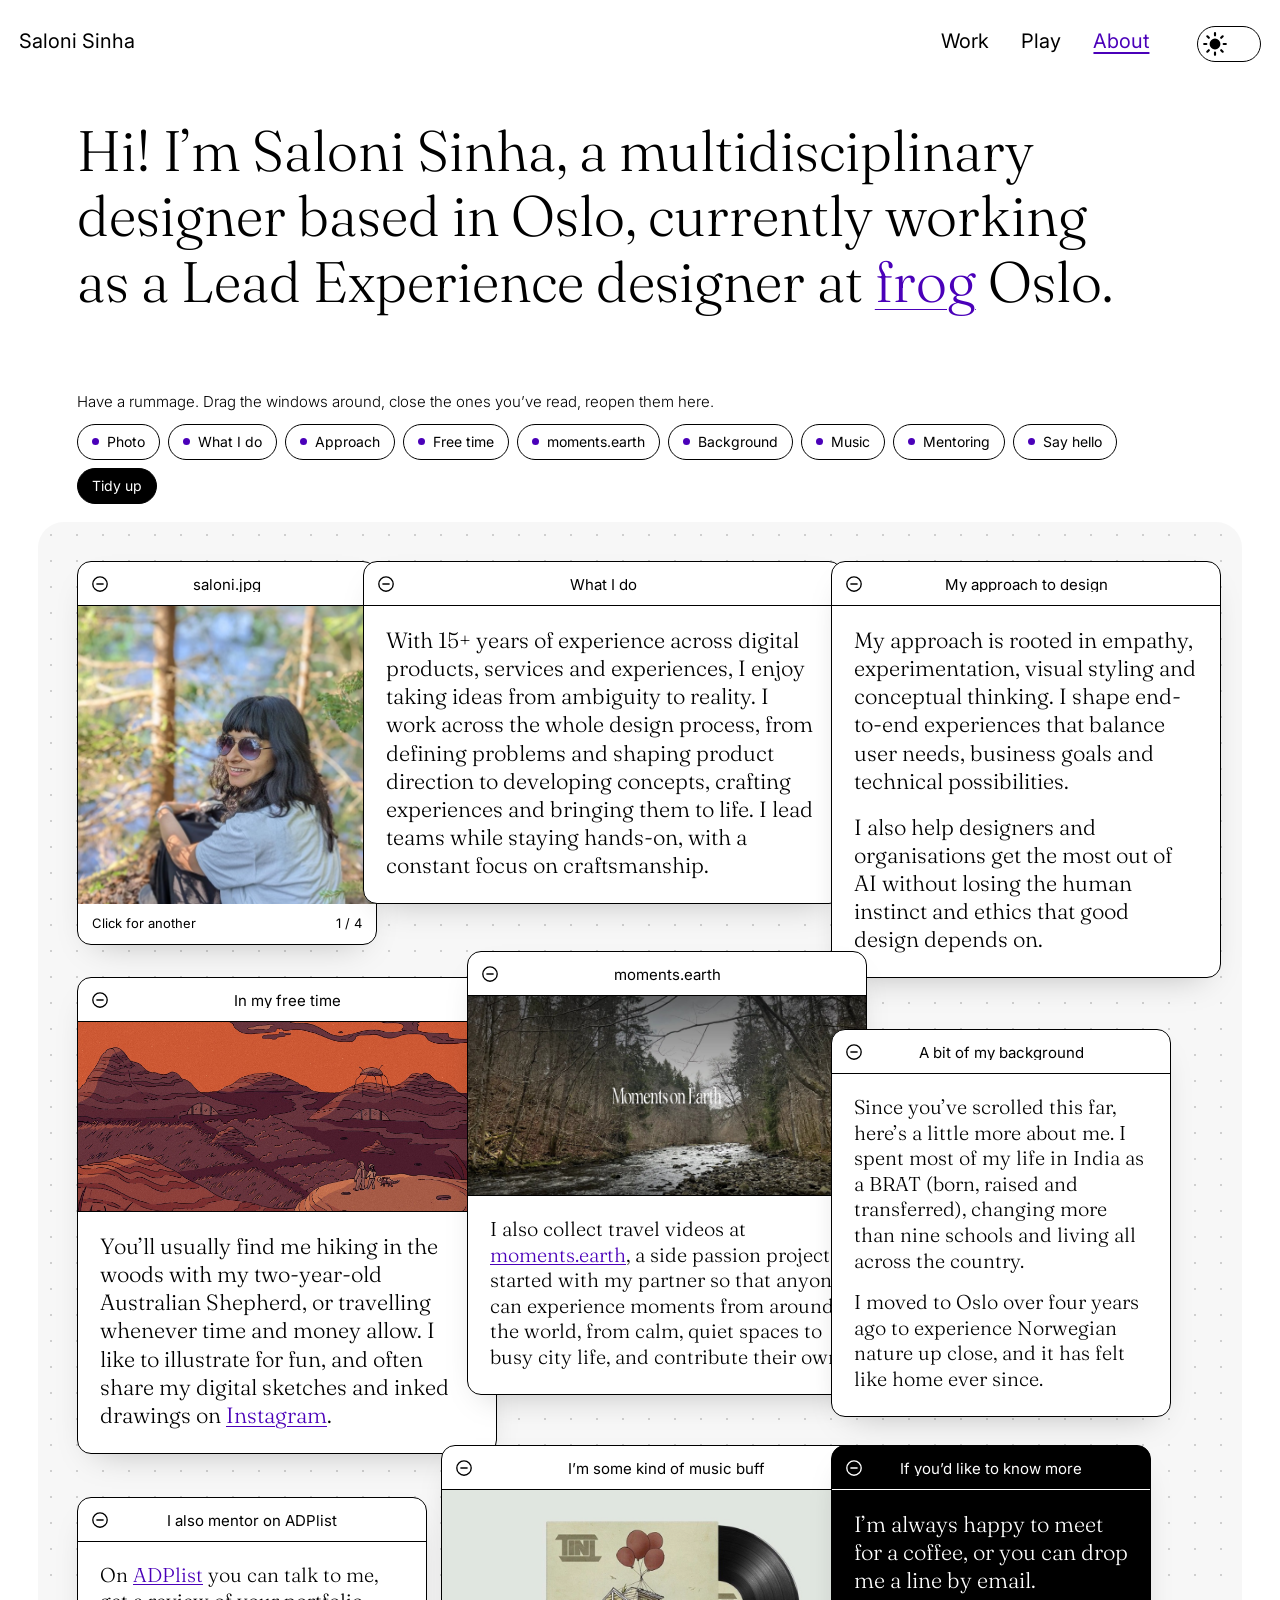
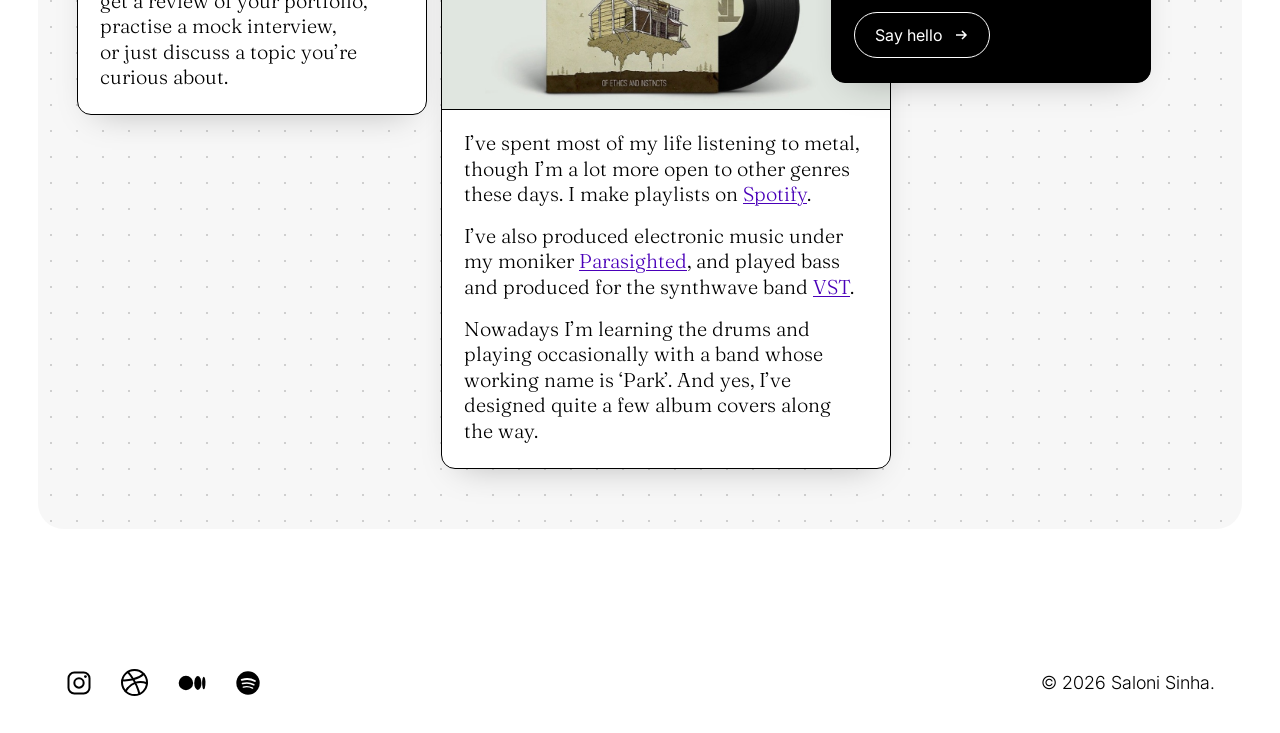
==== commit d45c7df3: "Merge Experiments into Play and trim the artwork grid Play now runs experiments, then artwork, then " ====
--- a/about.html
+++ b/about.html
@@ -30,7 +30,7 @@
     try { if (sessionStorage.getItem("curtain") && !matchMedia("(prefers-reduced-motion: reduce)").matches) d.classList.add("has-curtain"); sessionStorage.removeItem("curtain"); } catch (e) {}
   })();
 </script>
-  <link rel="stylesheet" href="styles.css?v=89">
+  <link rel="stylesheet" href="styles.css?v=93">
   <link rel="stylesheet" href="about-desk.css?v=4">
   <script defer src="https://static.cloudflareinsights.com/beacon.min.js" data-cf-beacon='{"token": "35024aeadcce482c80758693d77d9112"}'></script>
 </head>
@@ -43,7 +43,6 @@
     <ul>
       <li><a href="index.html#work">Work</a></li>
       <li><a href="play.html">Play</a></li>
-      <li><a href="experiments.html">Experiments</a></li>
       <li><a href="about.html" aria-current="page">About</a></li>
       <li><button class="theme-toggle" type="button" aria-label="Switch to dark mode" aria-pressed="false"><span class="theme-toggle__knob"><svg class="sun" viewBox="0 0 24 24" aria-hidden="true"><circle cx="12" cy="12" r="4"/><path d="M12 2v2M12 20v2M4.9 4.9l1.4 1.4M17.7 17.7l1.4 1.4M2 12h2M20 12h2M4.9 19.1l1.4-1.4M17.7 6.3l1.4-1.4"/></svg><svg class="moon" viewBox="0 0 24 24" aria-hidden="true"><path d="M21 12.8A9 9 0 1 1 11.2 3a7 7 0 0 0 9.8 9.8z"/></svg></span></button></li>
     </ul>
--- a/styles.css
+++ b/styles.css
@@ -938,7 +938,6 @@
   padding-block: clamp(32px, 4.5vw, 126px); border-bottom: 1px solid currentColor;
 }
 .exp__text { display: grid; align-content: start; gap: clamp(10px, 1vw, 28px); position: sticky; top: clamp(88px, 8vw, 224px); }
-.exp__num { font-size: var(--t-label); color: var(--color-muted); font-variant-numeric: tabular-nums; }
 .exp__title { font-size: var(--t-title); line-height: 1.1; font-weight: 300; font-variation-settings: "SOFT" 0, "WONK" 1; }
 .exp__desc { max-width: 42ch; text-wrap: pretty; }
 .exp__meta { font-size: var(--t-label); color: var(--color-muted); }
@@ -961,3 +960,5 @@
   .exp { grid-template-columns: 1fr; }
   .exp__text { position: static; }
 }
+.exp__link { justify-self: start; color: var(--green); text-decoration: underline; text-underline-offset: 4px; }
+.exp__link:hover { text-decoration-thickness: 2px; }
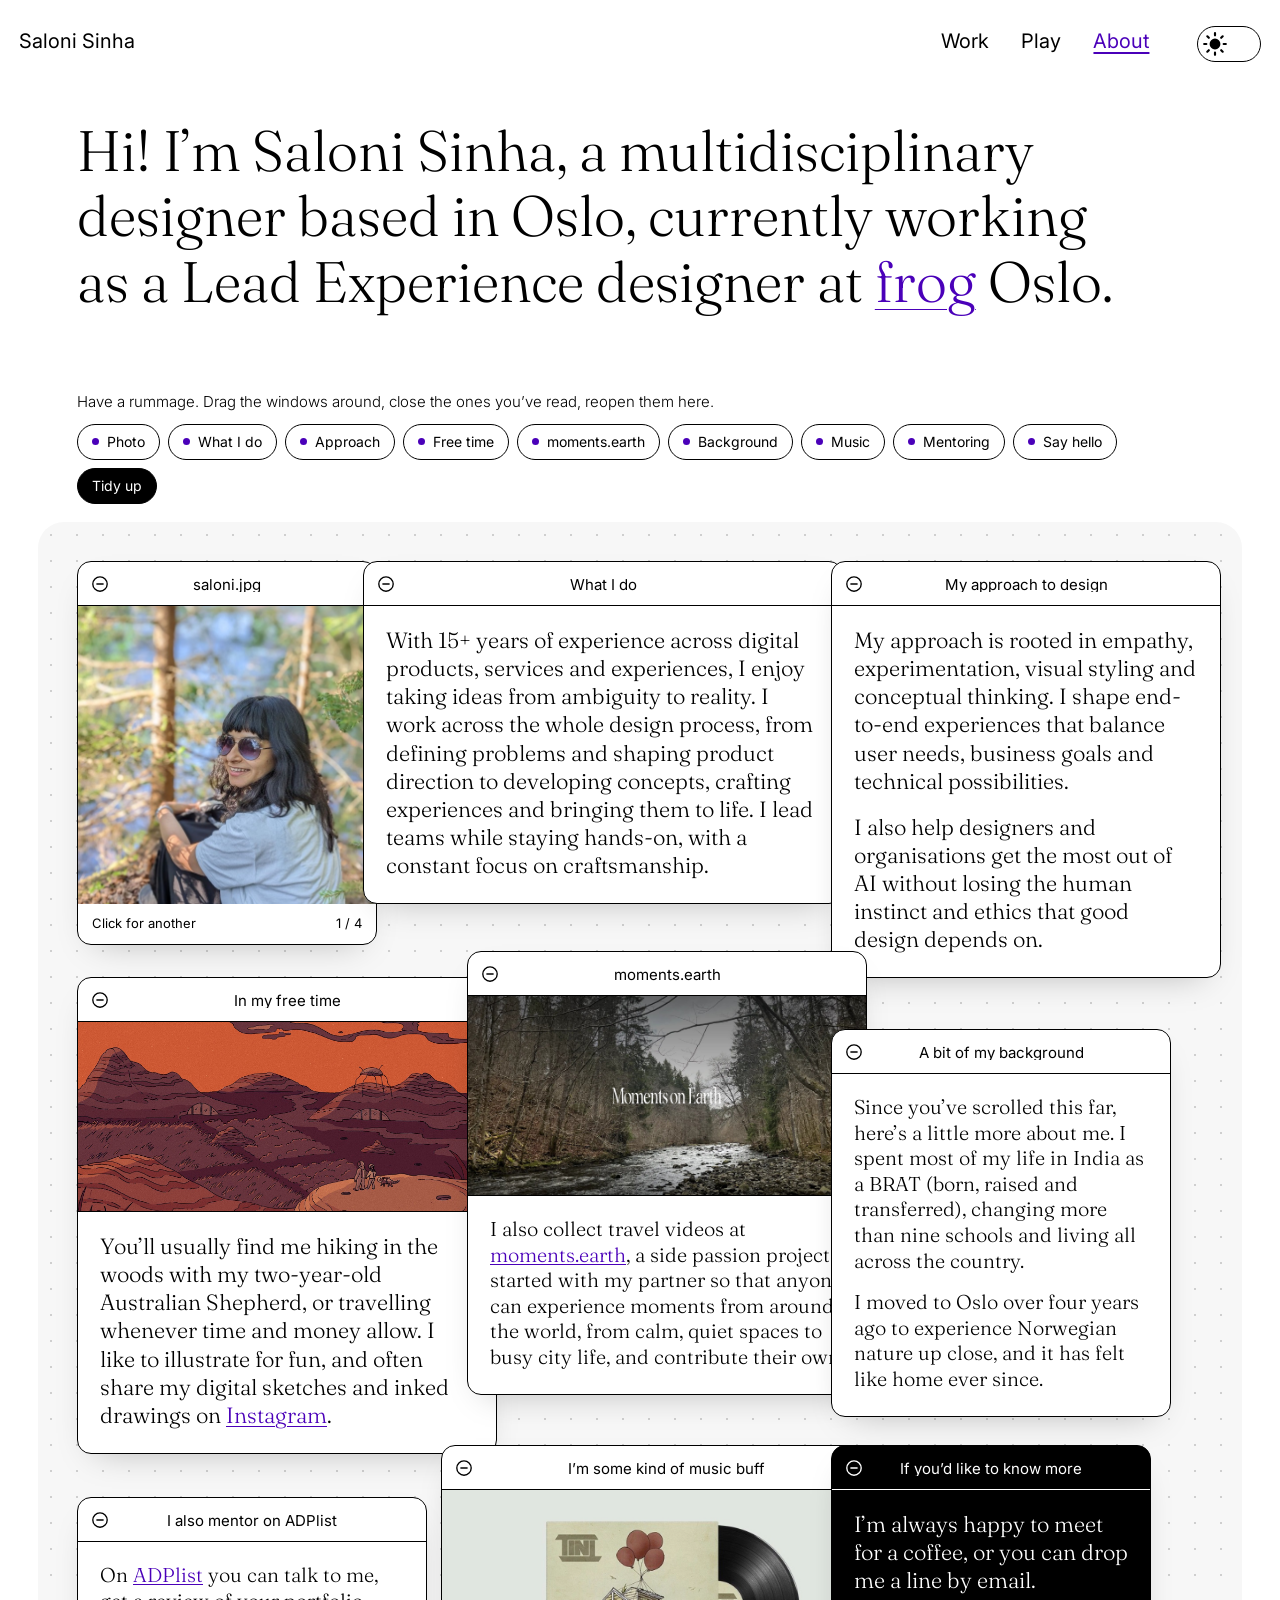
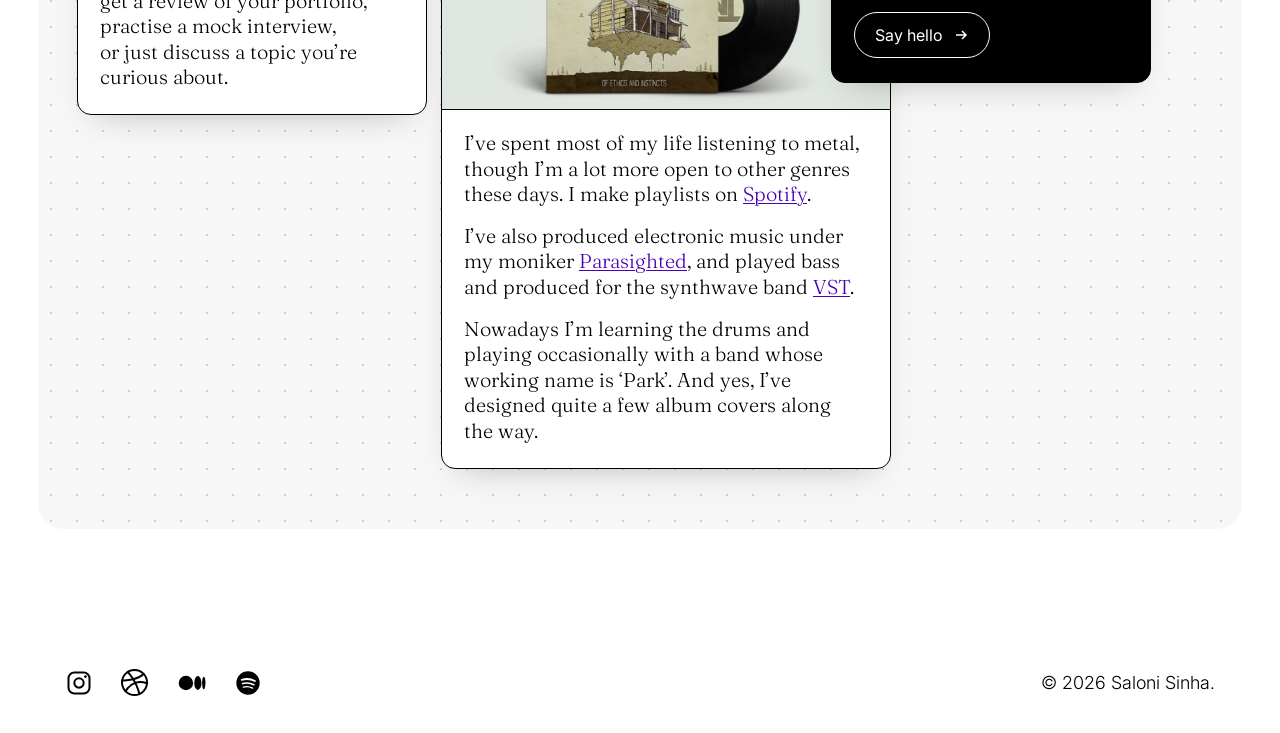
==== commit c264fd5a: "About: scale the window desk up on big screens The windows lay out at a 1360px design width and the " ====
--- a/about.html
+++ b/about.html
@@ -31,7 +31,7 @@
   })();
 </script>
   <link rel="stylesheet" href="styles.css?v=93">
-  <link rel="stylesheet" href="about-desk.css?v=4">
+  <link rel="stylesheet" href="about-desk.css?v=8">
   <script defer src="https://static.cloudflareinsights.com/beacon.min.js" data-cf-beacon='{"token": "35024aeadcce482c80758693d77d9112"}'></script>
 </head>
 <body>
@@ -129,6 +129,6 @@
 <script src="theme.js?v=75"></script>
 <script src="nav.js?v=72"></script>
 <script src="motion.js?v=77"></script>
-<script src="about-desk.js?v=6"></script>
+<script src="about-desk.js?v=7"></script>
 </body>
 </html>
--- a/about-desk.css
+++ b/about-desk.css
@@ -19,7 +19,9 @@
 
 .desk-wrap { width: calc(100% - 2 * clamp(18px, 3vw, 60px)); max-width: 2400px; margin: 0 auto; }
 .desk { position: relative; display: flex; flex-direction: column; gap: 16px; padding: 16px; border-radius: 26px; background-color: color-mix(in srgb, var(--color-fg) 3%, var(--color-bg)); }
-.desk.is-live { display: block; padding: 0; overflow: hidden; background-image: radial-gradient(var(--dot) 1.2px, transparent 1.4px); background-size: 26px 26px; }
+.desk.is-live { display: block; padding: 0; overflow: hidden; }
+.desk__stage { display: contents; }   /* stacked list: windows behave as direct children of the desk */
+.desk.is-live .desk__stage { display: block; position: absolute; left: 0; top: 0; transform-origin: 0 0; background-image: radial-gradient(var(--dot) 1.2px, transparent 1.4px); background-size: 26px 26px; }
 
 .win { background: var(--win-bg); color: var(--color-fg); border: 1px solid var(--color-fg); border-radius: 14px; overflow: hidden; box-shadow: 0 14px 34px -18px var(--shadow); }
 .desk:not(.is-live) .win { width: auto !important; }
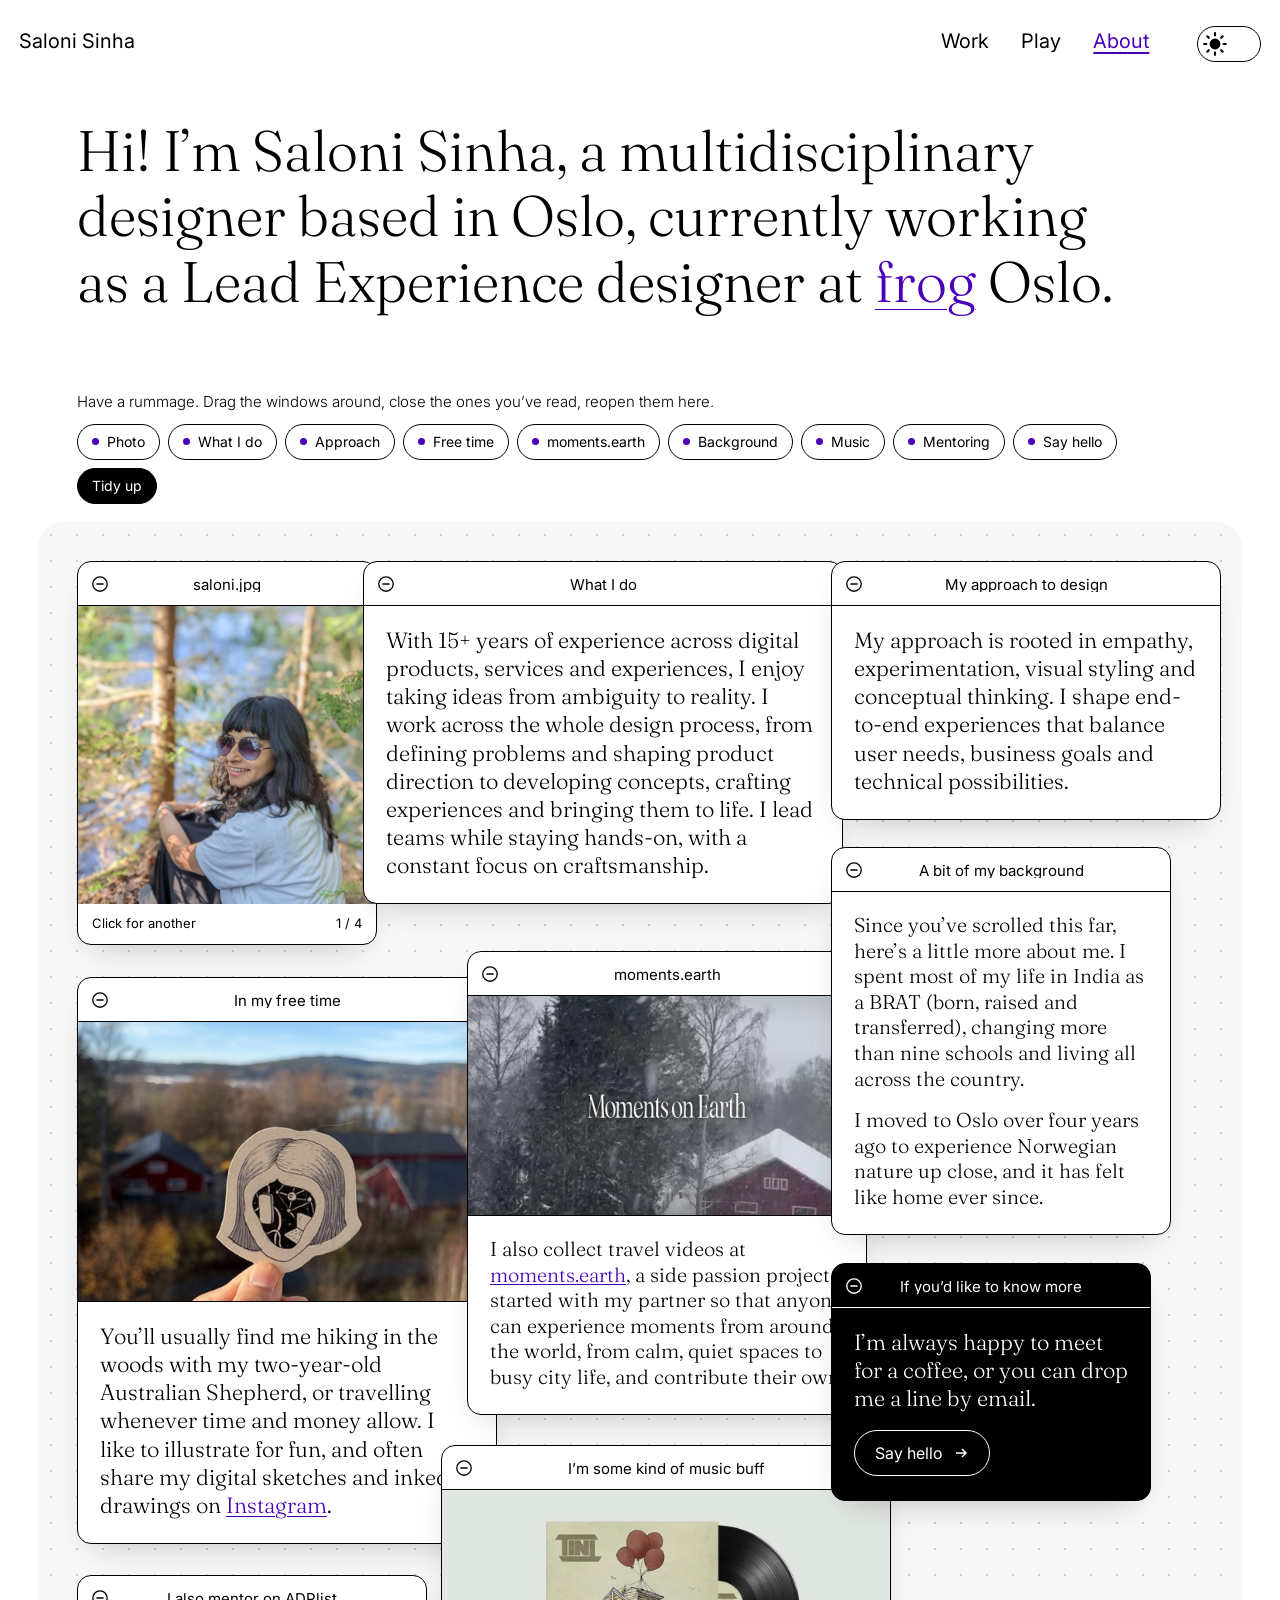
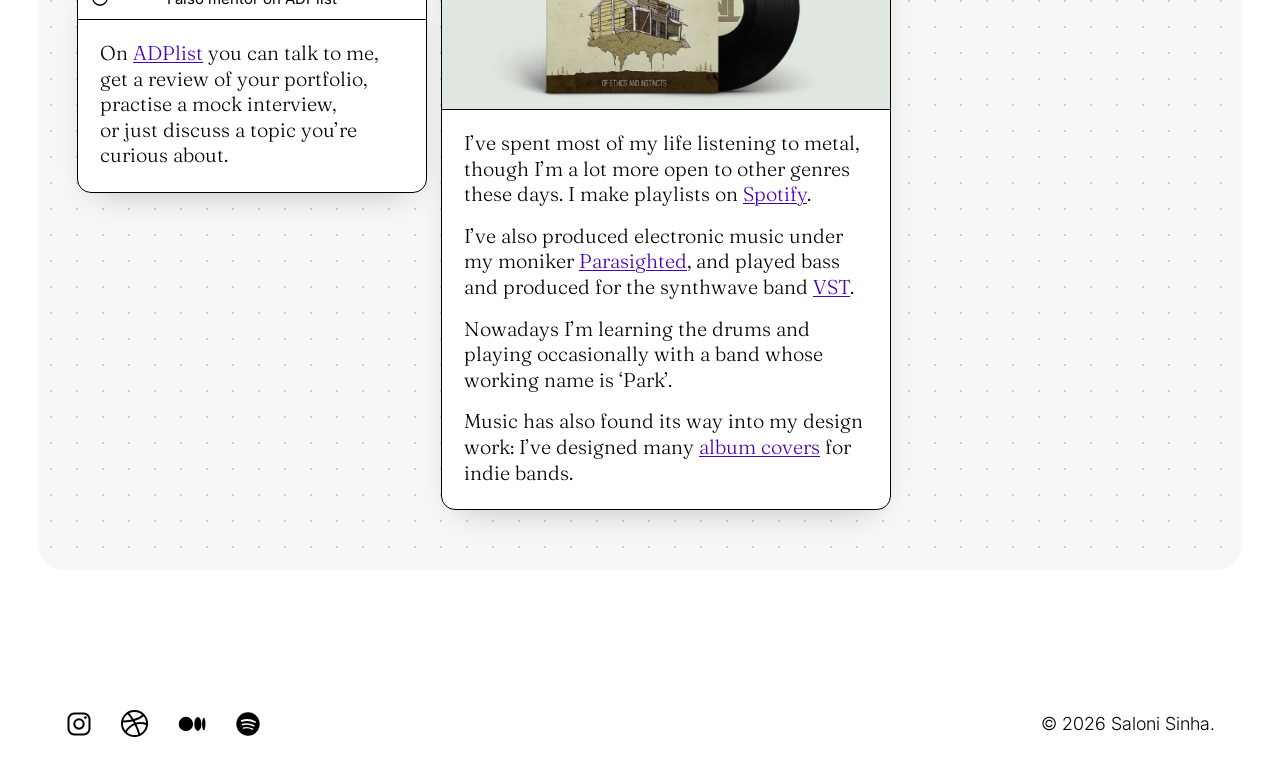
==== commit ca3fff67: "About: sticker and moments.earth video loops, album covers line Co-Authored-By: Claude Opus 5.5 <nor" ====
--- a/about.html
+++ b/about.html
@@ -73,18 +73,18 @@
 
         <section class="win" data-win="approach" data-label="Approach" style="width: 390px" aria-labelledby="w-approach">
           <header class="win__bar"><button class="win__btn" type="button" aria-label="Close My approach to design"><svg viewBox="0 0 20 20" fill="none" stroke="currentColor" stroke-width="1.5" aria-hidden="true"><circle cx="10" cy="10" r="8"/><path d="M6 10h8"/></svg></button><h2 class="win__title" id="w-approach">My approach to design</h2><span></span></header>
-          <div class="win__body serif"><p>My approach is rooted in empathy, experimentation, visual styling and conceptual thinking. I shape end-to-end experiences that balance user needs, business goals and technical possibilities.</p><p>I also help designers and organisations get the most out of AI without losing the human instinct and ethics that good design depends on.</p></div>
+          <div class="win__body serif"><p>My approach is rooted in empathy, experimentation, visual styling and conceptual thinking. I shape end-to-end experiences that balance user needs, business goals and technical possibilities.</p></div>
         </section>
 
         <section class="win" data-win="free" data-label="Free time" style="width: 420px" aria-labelledby="w-free">
           <header class="win__bar"><button class="win__btn" type="button" aria-label="Close In my free time"><svg viewBox="0 0 20 20" fill="none" stroke="currentColor" stroke-width="1.5" aria-hidden="true"><circle cx="10" cy="10" r="8"/><path d="M6 10h8"/></svg></button><h2 class="win__title" id="w-free">In my free time</h2><span></span></header>
-          <img class="win__img" src="assets/play/martian-home.jpg" width="1600" height="1065" alt="Martian Home, one of Saloni’s illustrations" style="height: 190px">
+          <video class="win__img" src="assets/about/stickers.mp4" poster="assets/about/stickers-poster.jpg" width="540" height="720" muted loop playsinline preload="metadata" data-autoplay aria-label="Saloni’s illustrated stickers held up one by one against an autumn landscape" style="height: 280px"></video>
           <div class="win__body serif"><p>You’ll usually find me hiking in the woods with my two-year-old Australian Shepherd, or travelling whenever time and money allow. I like to illustrate for fun, and often share my digital sketches and inked drawings on <a href="https://www.instagram.com/parasighted_saloni" target="_blank" rel="noopener">Instagram</a>.</p></div>
         </section>
 
         <section class="win" data-win="moments" data-label="moments.earth" style="width: 400px" aria-labelledby="w-moments">
           <header class="win__bar"><button class="win__btn" type="button" aria-label="Close moments.earth"><svg viewBox="0 0 20 20" fill="none" stroke="currentColor" stroke-width="1.5" aria-hidden="true"><circle cx="10" cy="10" r="8"/><path d="M6 10h8"/></svg></button><h2 class="win__title" id="w-moments">moments.earth</h2><span></span></header>
-          <img class="win__img" src="assets/moments-on-earth.jpg" width="1800" height="938" alt="moments.earth, a collection of travel videos" style="height: 200px">
+          <video class="win__img" src="assets/moments/moments-tile.mp4" poster="assets/moments/moments-tile-poster.jpg" width="960" height="720" muted loop playsinline preload="metadata" data-autoplay aria-label="The moments.earth logo over snow falling on a red barn" style="height: 220px"></video>
           <div class="win__body win__body--sm serif"><p>I also collect travel videos at <a href="https://moments.earth/" target="_blank" rel="noopener">moments.earth</a>, a side passion project I started with my partner so that anyone can experience moments from around the world, from calm, quiet spaces to busy city life, and contribute their own.</p></div>
         </section>
 
@@ -96,7 +96,7 @@
         <section class="win" data-win="music" data-label="Music" style="width: 450px" aria-labelledby="w-music">
           <header class="win__bar"><button class="win__btn" type="button" aria-label="Close I’m some kind of music buff"><svg viewBox="0 0 20 20" fill="none" stroke="currentColor" stroke-width="1.5" aria-hidden="true"><circle cx="10" cy="10" r="8"/><path d="M6 10h8"/></svg></button><h2 class="win__title" id="w-music">I’m some kind of music buff</h2><span></span></header>
           <img class="win__img" src="assets/album-covers.jpg" width="1170" height="652" alt="Album covers designed by Saloni" style="height: 220px">
-          <div class="win__body win__body--sm serif"><p>I’ve spent most of my life listening to metal, though I’m a lot more open to other genres these days. I make playlists on <a href="https://open.spotify.com/playlist/4jeV14fPSFh2oO0NRFK1F2" target="_blank" rel="noopener">Spotify</a>.</p><p>I’ve also produced electronic music under my moniker <a href="https://open.spotify.com/artist/5cFTWnOfKohVWJ9EROng08" target="_blank" rel="noopener">Parasighted</a>, and played bass and produced for the synthwave band <a href="https://open.spotify.com/artist/5yFUVROvHboqe5n03Jk1ED" target="_blank" rel="noopener">VST</a>.</p><p>Nowadays I’m learning the drums and playing occasionally with a band whose working name is ‘Park’. And yes, I’ve designed quite a few album covers along the way.</p></div>
+          <div class="win__body win__body--sm serif"><p>I’ve spent most of my life listening to metal, though I’m a lot more open to other genres these days. I make playlists on <a href="https://open.spotify.com/playlist/4jeV14fPSFh2oO0NRFK1F2" target="_blank" rel="noopener">Spotify</a>.</p><p>I’ve also produced electronic music under my moniker <a href="https://open.spotify.com/artist/5cFTWnOfKohVWJ9EROng08" target="_blank" rel="noopener">Parasighted</a>, and played bass and produced for the synthwave band <a href="https://open.spotify.com/artist/5yFUVROvHboqe5n03Jk1ED" target="_blank" rel="noopener">VST</a>.</p><p>Nowadays I’m learning the drums and playing occasionally with a band whose working name is ‘Park’.</p><p>Music has also found its way into my design work: I’ve designed many <a href="case-album-covers.html">album covers</a> for indie bands.</p></div>
         </section>
 
         <section class="win" data-win="mentor" data-label="Mentoring" style="width: 350px" aria-labelledby="w-mentor">
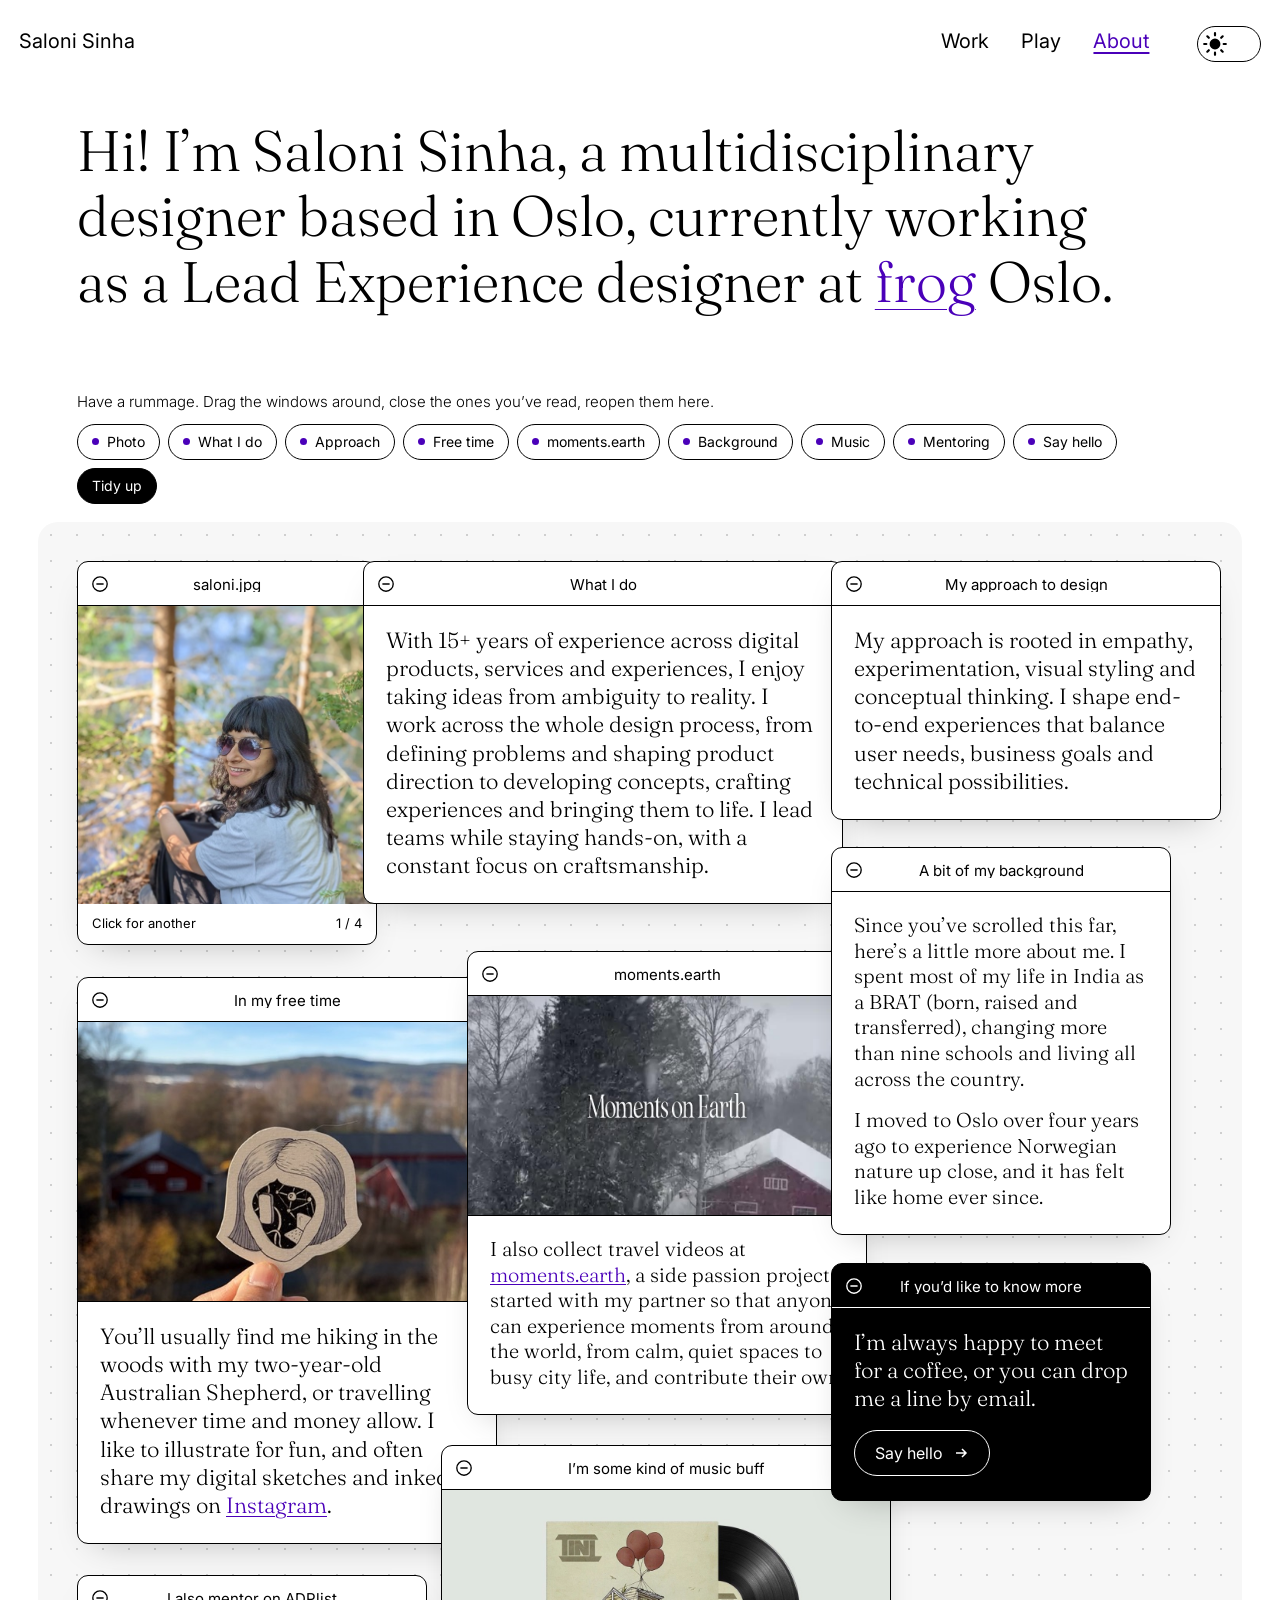
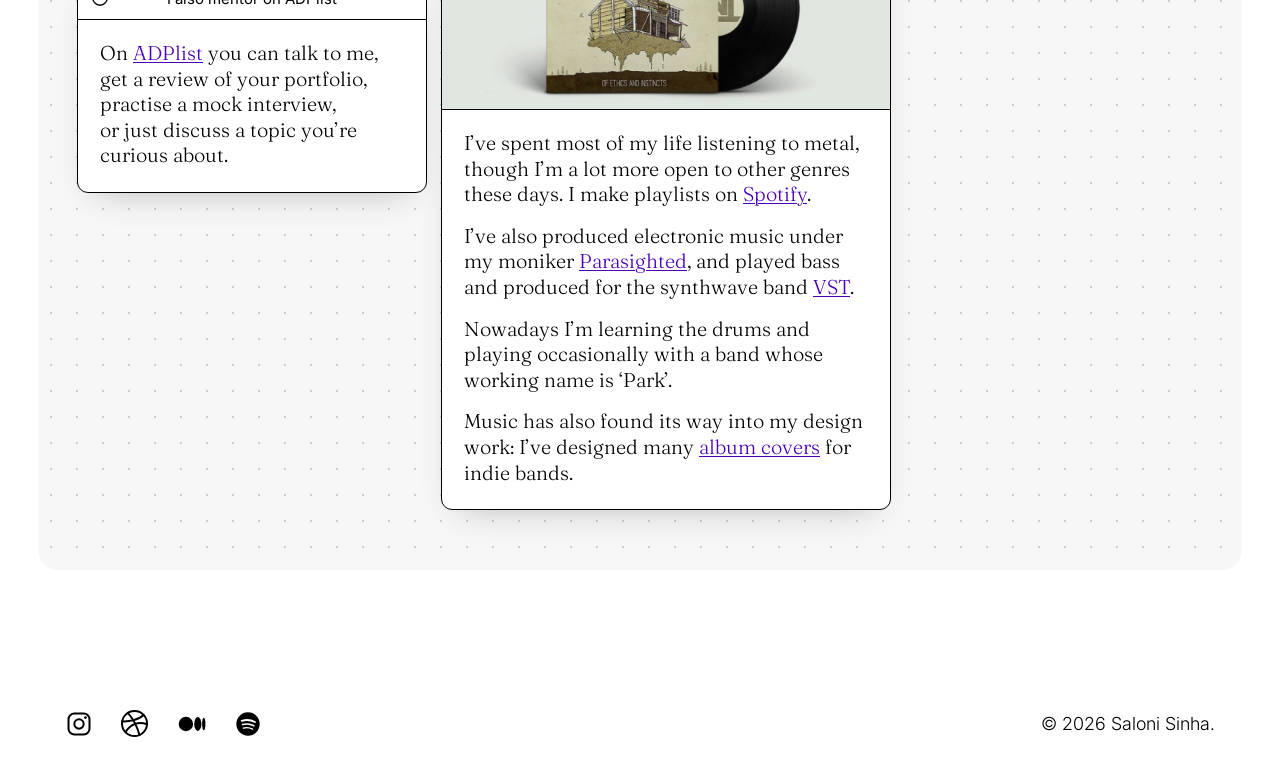
==== commit 241e045a: "Smaller tile corners, matching stroke on first Locus exploration Co-Authored-By: Claude Opus 5.5 <no" ====
--- a/about.html
+++ b/about.html
@@ -30,8 +30,8 @@
     try { if (sessionStorage.getItem("curtain") && !matchMedia("(prefers-reduced-motion: reduce)").matches) d.classList.add("has-curtain"); sessionStorage.removeItem("curtain"); } catch (e) {}
   })();
 </script>
-  <link rel="stylesheet" href="styles.css?v=93">
-  <link rel="stylesheet" href="about-desk.css?v=8">
+  <link rel="stylesheet" href="styles.css?v=94">
+  <link rel="stylesheet" href="about-desk.css?v=9">
   <script defer src="https://static.cloudflareinsights.com/beacon.min.js" data-cf-beacon='{"token": "35024aeadcce482c80758693d77d9112"}'></script>
 </head>
 <body>
--- a/styles.css
+++ b/styles.css
@@ -9,7 +9,7 @@
   --color-hero-scrim: rgba(0, 0, 0, 0.2);
   --color-hover-overlay: rgba(24, 24, 27, 0.62);
   --color-image-placeholder: #eeeeee;
-  --radius-note: 14px;
+  --radius-note: 11px;
 
   /* semantic tokens: these switch between light and dark (same names as the Figma variables) */
   --color-fg: var(--color-black);
@@ -25,7 +25,7 @@
   --sans: "Inter", system-ui, sans-serif;
 
   --pad: clamp(18px, 5.1vw, 143px);          /* page side padding (74px at 1440) */
-  --radius: clamp(14px, 1.8vw, 50px);       /* 26px at 1440 */
+  --radius: clamp(11px, 1.35vw, 38px);      /* 19px at 1440, 25% under the old 26px */
   --section-gap: clamp(56px, 8vw, 224px);
 
   /* type scale, each step hits its Figma size at 1440px */
@@ -625,7 +625,7 @@
 .sr-only { position: absolute; width: 1px; height: 1px; margin: -1px; overflow: hidden; clip: rect(0 0 0 0); white-space: nowrap; }
 
 /* ---------- Play (layout from the Figma "Play" frame: big intro, rounded images in two staggered columns) ---------- */
-:root { --radius-play: clamp(18px, 2.8vw, 78px); }   /* 40px at 1440, down from 64px */
+:root { --radius-play: clamp(14px, 2.1vw, 58px); }   /* 30px at 1440, down from 40px */
 .play { width: calc(100% - 2 * var(--pad)); max-width: 2600px; margin-inline: auto; padding-top: clamp(96px, 9.2vw, 258px); }
 .play__intro { max-width: 2000px; display: grid; gap: clamp(20px, 2.6vw, 73px); }
 .play__intro h1, .play__lede { font-size: var(--t-display); line-height: 1.15; font-weight: 300; font-family: var(--serif); font-variation-settings: "SOFT" 0, "WONK" 1; text-wrap: pretty; }
@@ -942,7 +942,7 @@
 .exp__desc { max-width: 42ch; text-wrap: pretty; }
 .exp__meta { font-size: var(--t-label); color: var(--color-muted); }
 .exp__media { position: relative; }
-.exp__media .shot__frame { border-radius: clamp(12px, 1.4vw, 40px); overflow: hidden; width: 100%; }
+.exp__media .shot__frame { border-radius: clamp(9px, 1.05vw, 30px); overflow: hidden; width: 100%; }
 .exp__media video { object-fit: cover; }
 .exp__sound {
   position: absolute; right: clamp(10px, 1.2vw, 32px); bottom: clamp(10px, 1.2vw, 32px);
--- a/about-desk.css
+++ b/about-desk.css
@@ -18,12 +18,12 @@
 .desk-chip--tidy:hover { background: var(--color-fg); opacity: 0.85; }
 
 .desk-wrap { width: calc(100% - 2 * clamp(18px, 3vw, 60px)); max-width: 2400px; margin: 0 auto; }
-.desk { position: relative; display: flex; flex-direction: column; gap: 16px; padding: 16px; border-radius: 26px; background-color: color-mix(in srgb, var(--color-fg) 3%, var(--color-bg)); }
+.desk { position: relative; display: flex; flex-direction: column; gap: 16px; padding: 16px; border-radius: 20px; background-color: color-mix(in srgb, var(--color-fg) 3%, var(--color-bg)); }
 .desk.is-live { display: block; padding: 0; overflow: hidden; }
 .desk__stage { display: contents; }   /* stacked list: windows behave as direct children of the desk */
 .desk.is-live .desk__stage { display: block; position: absolute; left: 0; top: 0; transform-origin: 0 0; background-image: radial-gradient(var(--dot) 1.2px, transparent 1.4px); background-size: 26px 26px; }
 
-.win { background: var(--win-bg); color: var(--color-fg); border: 1px solid var(--color-fg); border-radius: 14px; overflow: hidden; box-shadow: 0 14px 34px -18px var(--shadow); }
+.win { background: var(--win-bg); color: var(--color-fg); border: 1px solid var(--color-fg); border-radius: 11px; overflow: hidden; box-shadow: 0 14px 34px -18px var(--shadow); }
 .desk:not(.is-live) .win { width: auto !important; }
 .about-desk:not(.is-live) .desk-bar__hint { display: none; }
 .desk.is-live .win { position: absolute; transition: box-shadow 0.25s ease, transform 0.25s ease; animation: win-pop 0.5s cubic-bezier(0.2, 0.9, 0.25, 1.2) both; }
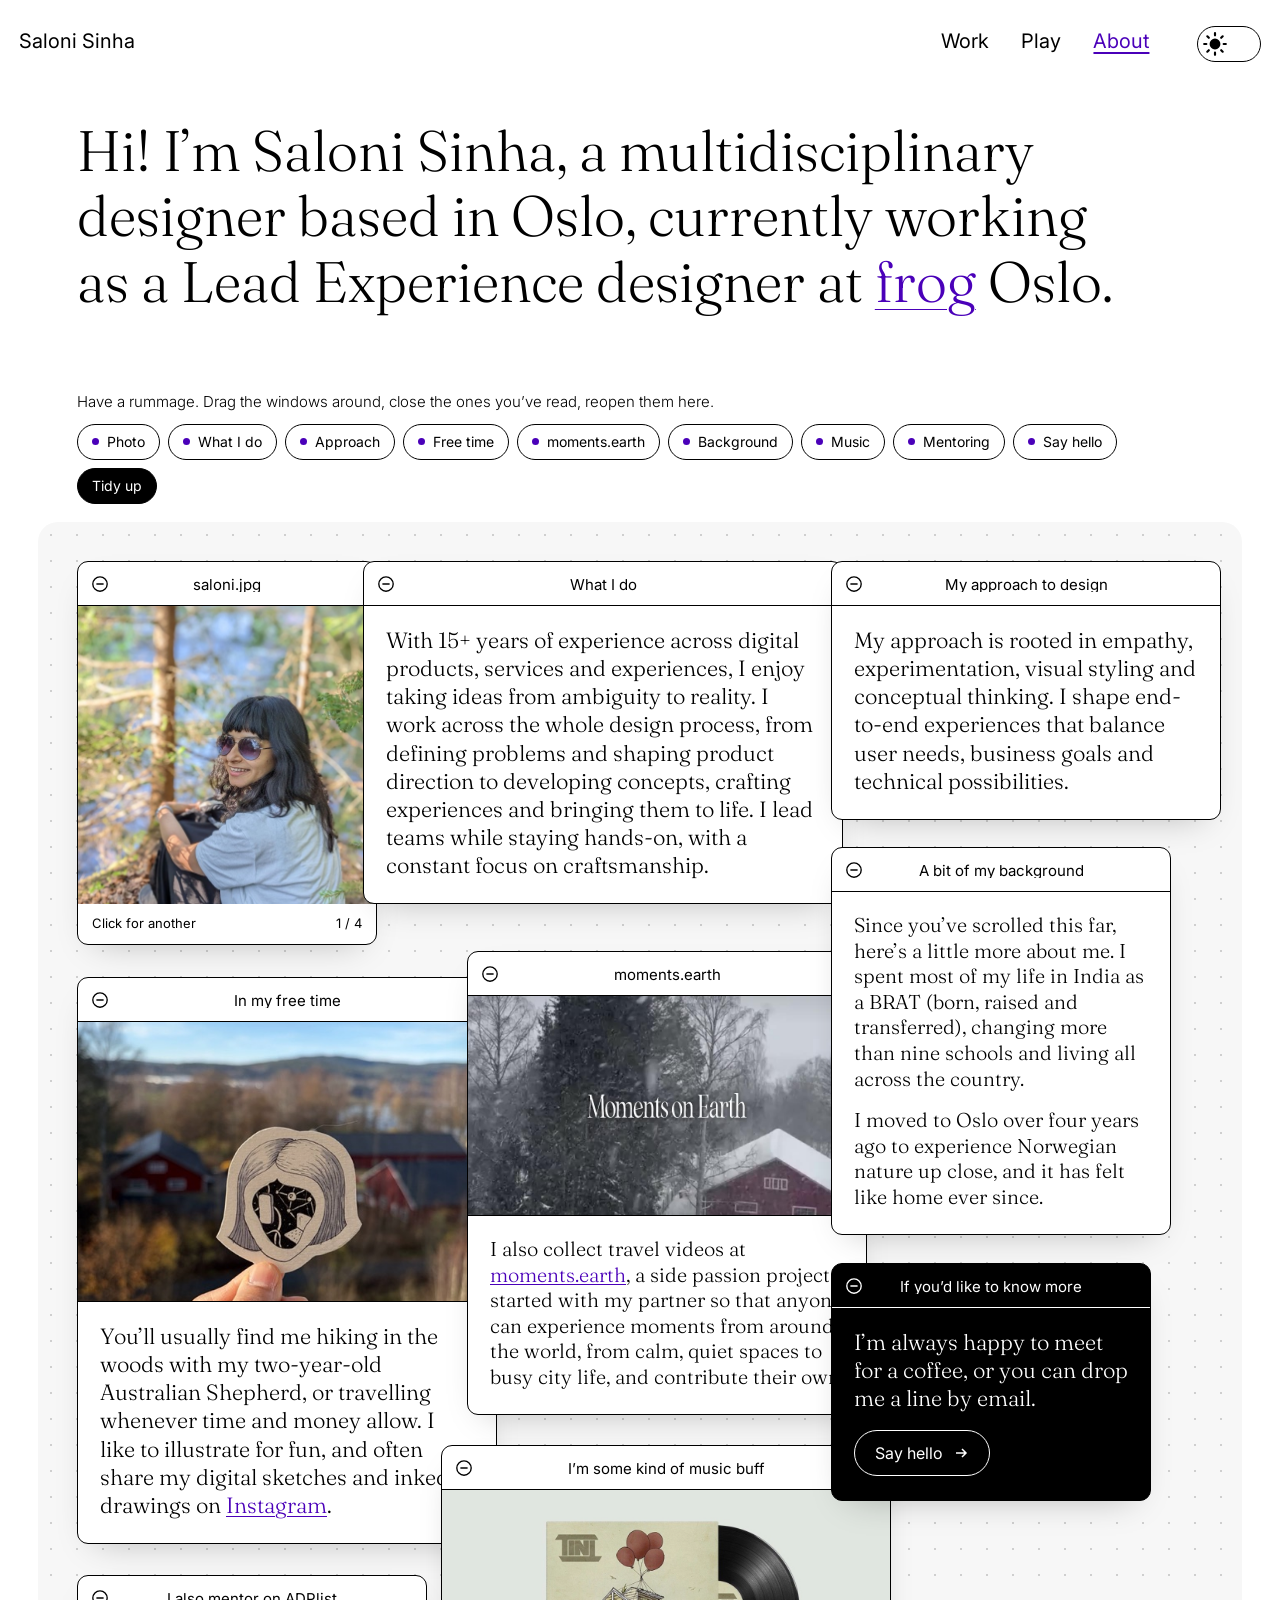
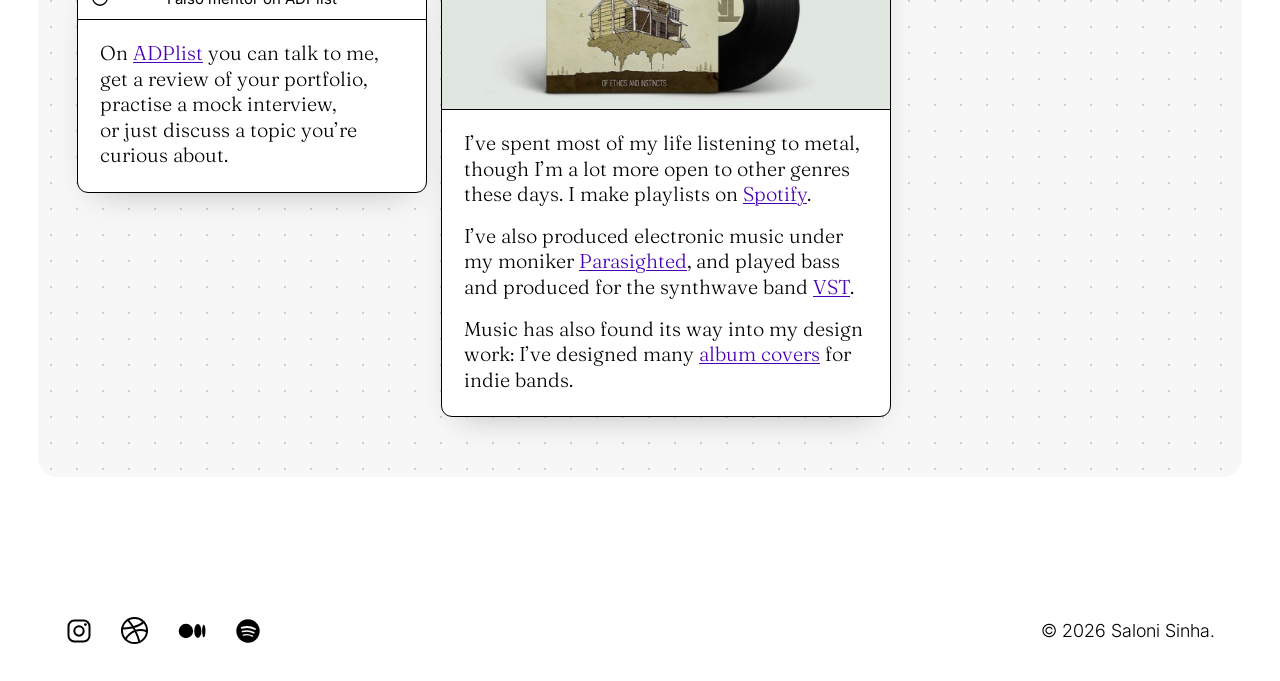
==== commit 70ea44ac: "Remove drums line from About Co-Authored-By: Claude Opus 5.5 <noreply@anthropic.com>" ====
--- a/about.html
+++ b/about.html
@@ -96,7 +96,7 @@
         <section class="win" data-win="music" data-label="Music" style="width: 450px" aria-labelledby="w-music">
           <header class="win__bar"><button class="win__btn" type="button" aria-label="Close I’m some kind of music buff"><svg viewBox="0 0 20 20" fill="none" stroke="currentColor" stroke-width="1.5" aria-hidden="true"><circle cx="10" cy="10" r="8"/><path d="M6 10h8"/></svg></button><h2 class="win__title" id="w-music">I’m some kind of music buff</h2><span></span></header>
           <img class="win__img" src="assets/album-covers.jpg" width="1170" height="652" alt="Album covers designed by Saloni" style="height: 220px">
-          <div class="win__body win__body--sm serif"><p>I’ve spent most of my life listening to metal, though I’m a lot more open to other genres these days. I make playlists on <a href="https://open.spotify.com/playlist/4jeV14fPSFh2oO0NRFK1F2" target="_blank" rel="noopener">Spotify</a>.</p><p>I’ve also produced electronic music under my moniker <a href="https://open.spotify.com/artist/5cFTWnOfKohVWJ9EROng08" target="_blank" rel="noopener">Parasighted</a>, and played bass and produced for the synthwave band <a href="https://open.spotify.com/artist/5yFUVROvHboqe5n03Jk1ED" target="_blank" rel="noopener">VST</a>.</p><p>Nowadays I’m learning the drums and playing occasionally with a band whose working name is ‘Park’.</p><p>Music has also found its way into my design work: I’ve designed many <a href="case-album-covers.html">album covers</a> for indie bands.</p></div>
+          <div class="win__body win__body--sm serif"><p>I’ve spent most of my life listening to metal, though I’m a lot more open to other genres these days. I make playlists on <a href="https://open.spotify.com/playlist/4jeV14fPSFh2oO0NRFK1F2" target="_blank" rel="noopener">Spotify</a>.</p><p>I’ve also produced electronic music under my moniker <a href="https://open.spotify.com/artist/5cFTWnOfKohVWJ9EROng08" target="_blank" rel="noopener">Parasighted</a>, and played bass and produced for the synthwave band <a href="https://open.spotify.com/artist/5yFUVROvHboqe5n03Jk1ED" target="_blank" rel="noopener">VST</a>.</p><p>Music has also found its way into my design work: I’ve designed many <a href="case-album-covers.html">album covers</a> for indie bands.</p></div>
         </section>
 
         <section class="win" data-win="mentor" data-label="Mentoring" style="width: 350px" aria-labelledby="w-mentor">
